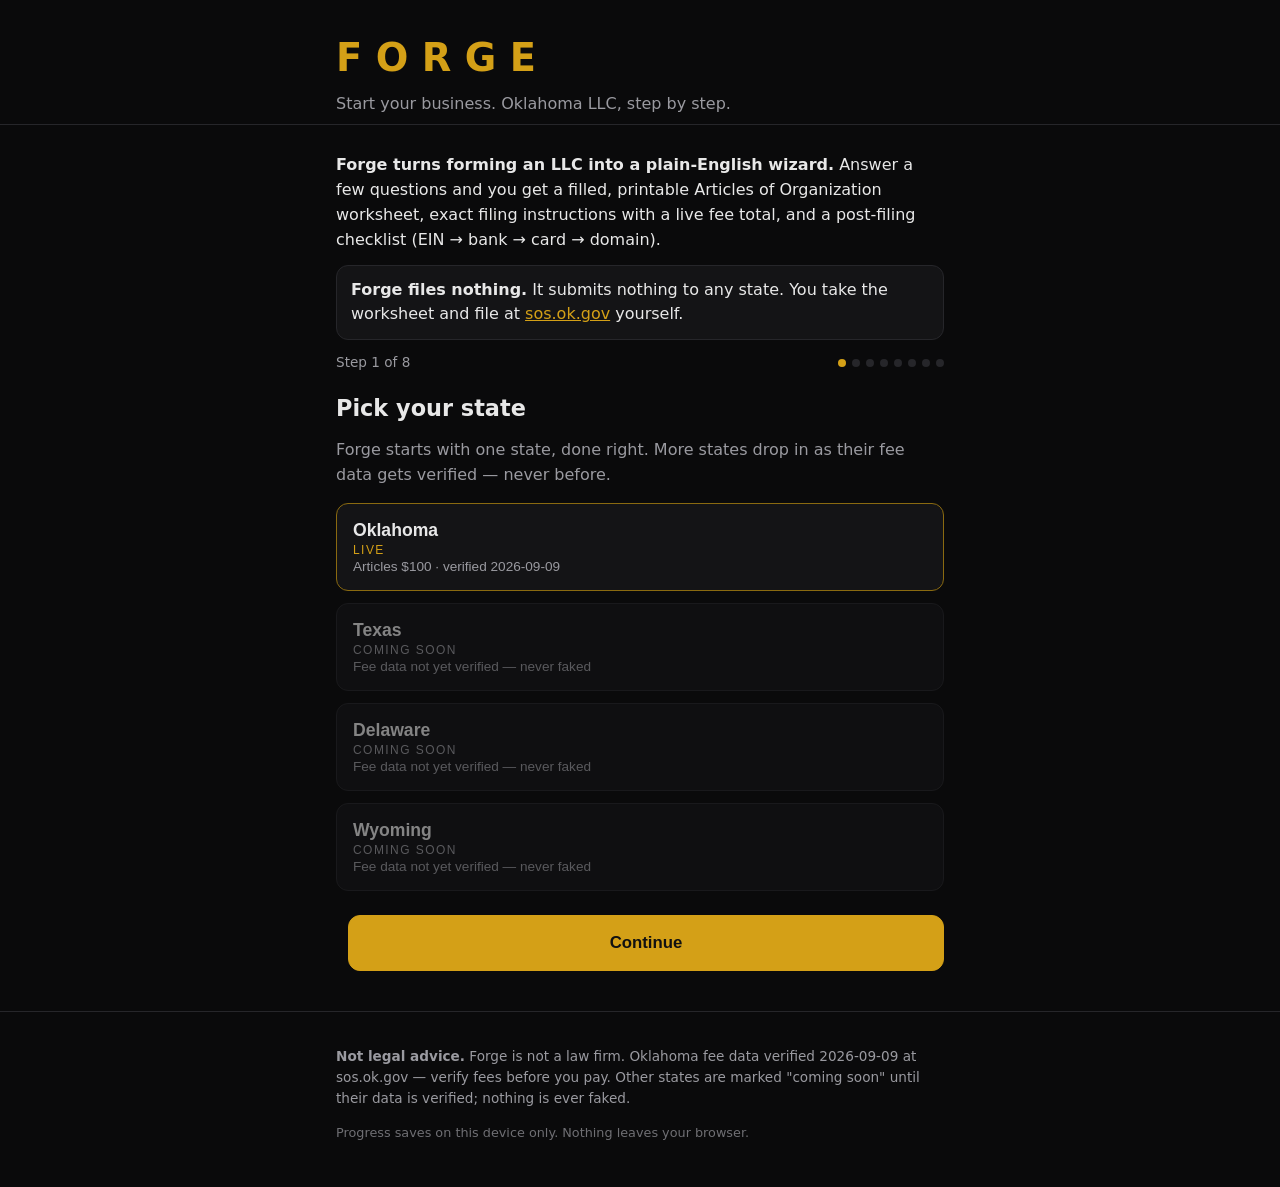
==== index.html @ d5179c2a "Forge v1: Oklahoma LLC formation wizard (files nothing, worksheet + instructions)" ====
<!DOCTYPE html>
<html lang="en">
<head>
<meta charset="UTF-8">
<meta name="viewport" content="width=device-width, initial-scale=1.0">
<title>Forge — Start Your Business (Oklahoma LLC Wizard)</title>
<meta name="description" content="Forge walks you through forming an Oklahoma LLC: a printable Articles of Organization worksheet, exact filing instructions, and a post-filing checklist. Forge files nothing — you file at sos.ok.gov yourself.">
<link rel="stylesheet" href="styles.css">
</head>
<body>
<header class="site-header no-print">
  <div class="wrap">
    <h1 class="wordmark">FORGE</h1>
    <p class="tagline">Start your business. Oklahoma LLC, step by step.</p>
  </div>
</header>

<main class="wrap">
  <section class="intro no-print">
    <p><strong>Forge turns forming an LLC into a plain-English wizard.</strong> Answer a few questions and you get a filled, printable Articles of Organization worksheet, exact filing instructions with a live fee total, and a post-filing checklist (EIN → bank → card → domain).</p>
    <p class="filing-note"><strong>Forge files nothing.</strong> It submits nothing to any state. You take the worksheet and file at <a href="https://www.sos.ok.gov/" target="_blank" rel="noopener">sos.ok.gov</a> yourself.</p>
  </section>

  <div id="app" aria-live="polite"></div>
</main>

<footer class="site-footer">
  <div class="wrap">
    <p class="disclaimer"><strong>Not legal advice.</strong> Forge is not a law firm. Oklahoma fee data verified 2026-09-09 at sos.ok.gov — verify fees before you pay. Other states are marked "coming soon" until their data is verified; nothing is ever faked.</p>
    <p class="fine">Progress saves on this device only. Nothing leaves your browser.</p>
  </div>
</footer>

<script src="logic.js"></script>
<script src="app.js"></script>
</body>
</html>
---- styles.css ----
/* Forge — mobile-first, dark, zero dependencies */
:root {
  --bg: #0a0a0b;
  --card: #141416;
  --line: #26262a;
  --text: #e8e8e8;
  --dim: #9a9aa0;
  --gold: #d4a017;
  --gold-dim: #8a6a10;
  --red: #e5484d;
  --green: #46a758;
  --radius: 12px;
}
* { box-sizing: border-box; }
body {
  margin: 0;
  background: var(--bg);
  color: var(--text);
  font-family: system-ui, -apple-system, "Segoe UI", sans-serif;
  line-height: 1.55;
  -webkit-text-size-adjust: 100%;
}
.wrap { max-width: 640px; margin: 0 auto; padding: 0 16px; }
a { color: var(--gold); }

.site-header { padding: 28px 0 8px; border-bottom: 1px solid var(--line); }
.wordmark { margin: 0; font-size: 2rem; letter-spacing: 0.35em; color: var(--gold); }
.tagline { margin: 4px 0 0; color: var(--dim); }

main.wrap { padding-top: 16px; padding-bottom: 40px; }
.intro p { margin: 12px 0; }

h2 { font-size: 1.4rem; margin: 18px 0 12px; }
h3 { font-size: 1.1rem; margin: 22px 0 8px; color: var(--gold); }
.lede { color: var(--dim); margin: 0 0 16px; }
.note { color: var(--dim); font-size: 0.92rem; }
.err {
  color: var(--red); background: rgba(229, 72, 77, 0.08);
  border: 1px solid rgba(229, 72, 77, 0.4);
  padding: 10px 12px; border-radius: var(--radius); margin: 12px 0;
}
.warn {
  background: rgba(212, 160, 23, 0.08);
  border: 1px solid var(--gold-dim);
  padding: 12px 14px; border-radius: var(--radius); margin: 16px 0;
}
.warn p { margin: 8px 0 0; }
.filing-note {
  background: var(--card); border: 1px solid var(--line);
  padding: 12px 14px; border-radius: var(--radius); margin: 16px 0;
}

/* progress */
.progress { display: flex; justify-content: space-between; align-items: center; color: var(--dim); font-size: 0.85rem; margin-bottom: 4px; }
.dots { display: flex; gap: 6px; }
.dot { width: 8px; height: 8px; border-radius: 50%; background: var(--line); }
.dot.done { background: var(--gold-dim); }
.dot.on { background: var(--gold); }

/* state cards */
.state-grid { display: grid; gap: 12px; }
.state-card {
  display: grid; gap: 2px; text-align: left;
  background: var(--card); border: 1px solid var(--line); color: var(--text);
  border-radius: var(--radius); padding: 16px; cursor: pointer; width: 100%;
  font-size: 1rem; min-height: 64px;
}
.state-card.live { border-color: var(--gold-dim); }
.state-card.live:active { border-color: var(--gold); }
.state-card.soon { opacity: 0.55; cursor: not-allowed; }
.state-name { font-weight: 700; font-size: 1.1rem; }
.state-badge { font-size: 0.75rem; letter-spacing: 0.12em; color: var(--gold); }
.state-card.soon .state-badge { color: var(--dim); }
.state-sub { font-size: 0.85rem; color: var(--dim); }

/* form controls */
.field { display: block; margin: 14px 0; }
.field span { display: block; font-weight: 600; margin-bottom: 6px; }
.field input[type="text"], .field input[type="email"] {
  width: 100%; padding: 14px 12px; font-size: 1rem;
  background: var(--card); border: 1px solid var(--line); color: var(--text);
  border-radius: var(--radius);
}
.field input:focus { outline: none; border-color: var(--gold); }
.row2 { display: grid; grid-template-columns: 1fr 1fr; gap: 12px; }

.radio-group { display: grid; gap: 10px; margin: 12px 0; }
.radio {
  display: flex; gap: 12px; align-items: flex-start;
  background: var(--card); border: 1px solid var(--line);
  border-radius: var(--radius); padding: 14px; cursor: pointer;
  min-height: 56px;
}
.radio input { width: 22px; height: 22px; margin: 2px 0 0; accent-color: var(--gold); flex-shrink: 0; }
.radio:has(input:checked) { border-color: var(--gold); }

.check {
  display: flex; gap: 12px; align-items: flex-start;
  background: var(--card); border: 1px solid var(--line);
  border-radius: var(--radius); padding: 14px; margin: 12px 0; cursor: pointer;
  min-height: 56px;
}
.check input { width: 22px; height: 22px; margin: 2px 0 0; accent-color: var(--gold); flex-shrink: 0; }
.check.step small { color: var(--dim); }

/* nav buttons */
.nav { display: flex; justify-content: space-between; gap: 12px; margin-top: 24px; }
.btn {
  flex: 1; padding: 16px; font-size: 1.05rem; font-weight: 700;
  border-radius: var(--radius); border: 1px solid var(--line);
  cursor: pointer; min-height: 56px;
}
.btn.gold { background: var(--gold); border-color: var(--gold); color: #111; }
.btn.gold:active { filter: brightness(1.1); }
.btn.ghost { background: transparent; color: var(--text); flex: 0 0 110px; }
.btn-row { display: flex; gap: 12px; margin-top: 20px; }
.btn-row .btn { flex: 1; }

/* fee box + worksheet */
.feebox { background: var(--card); border: 1px solid var(--line); border-radius: var(--radius); padding: 6px 14px; margin: 16px 0; }
.fee-row { display: flex; justify-content: space-between; gap: 12px; padding: 10px 0; border-bottom: 1px solid var(--line); }
.fee-row:last-child { border-bottom: none; }
.fee-row.dim { color: var(--dim); }
.ws-table { background: var(--card); border: 1px solid var(--line); border-radius: var(--radius); overflow: hidden; }
.ws-row { display: grid; grid-template-columns: 130px 1fr; gap: 10px; padding: 10px 14px; border-bottom: 1px solid var(--line); font-size: 0.95rem; }
.ws-row:last-child { border-bottom: none; }
.ws-row span { color: var(--dim); }
.ws-row strong { font-weight: 600; overflow-wrap: anywhere; }
.howto { padding-left: 22px; }
.howto li { margin: 8px 0; }
.checklist { display: grid; gap: 10px; }

.site-footer { border-top: 1px solid var(--line); padding: 20px 0 32px; }
.disclaimer { font-size: 0.85rem; color: var(--dim); }
.fine { font-size: 0.8rem; color: var(--dim); opacity: 0.7; }

@media (min-width: 560px) {
  .wordmark { font-size: 2.4rem; }
}

/* print: worksheet only */
@media print {
  body { background: #fff; color: #111; }
  .no-print, .site-header, .site-footer, .intro { display: none !important; }
  .wrap { max-width: none; }
  .ws-table, .feebox, .warn, .filing-note { border-color: #999; background: #fff; }
  .ws-row span, .lede, .note { color: #444; }
  h3, a { color: #111; }
  .check input { accent-color: #111; }
}
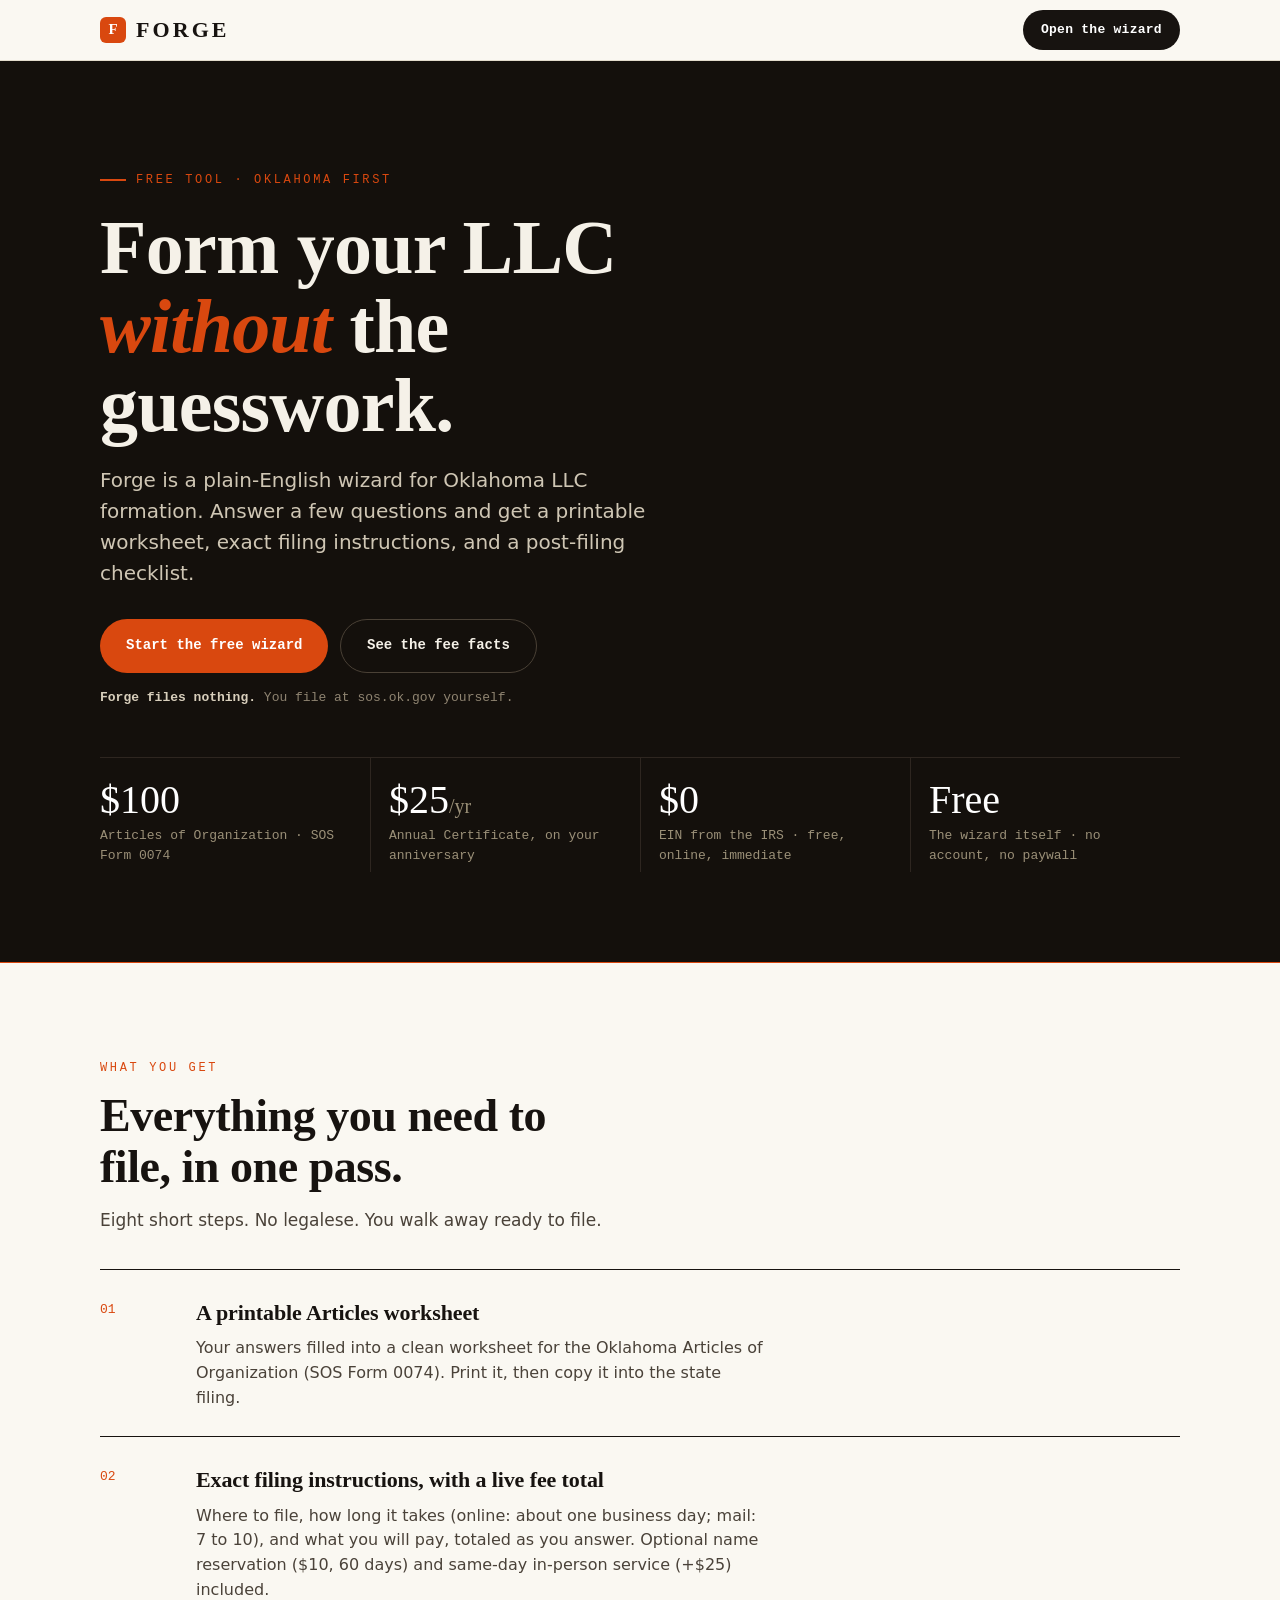
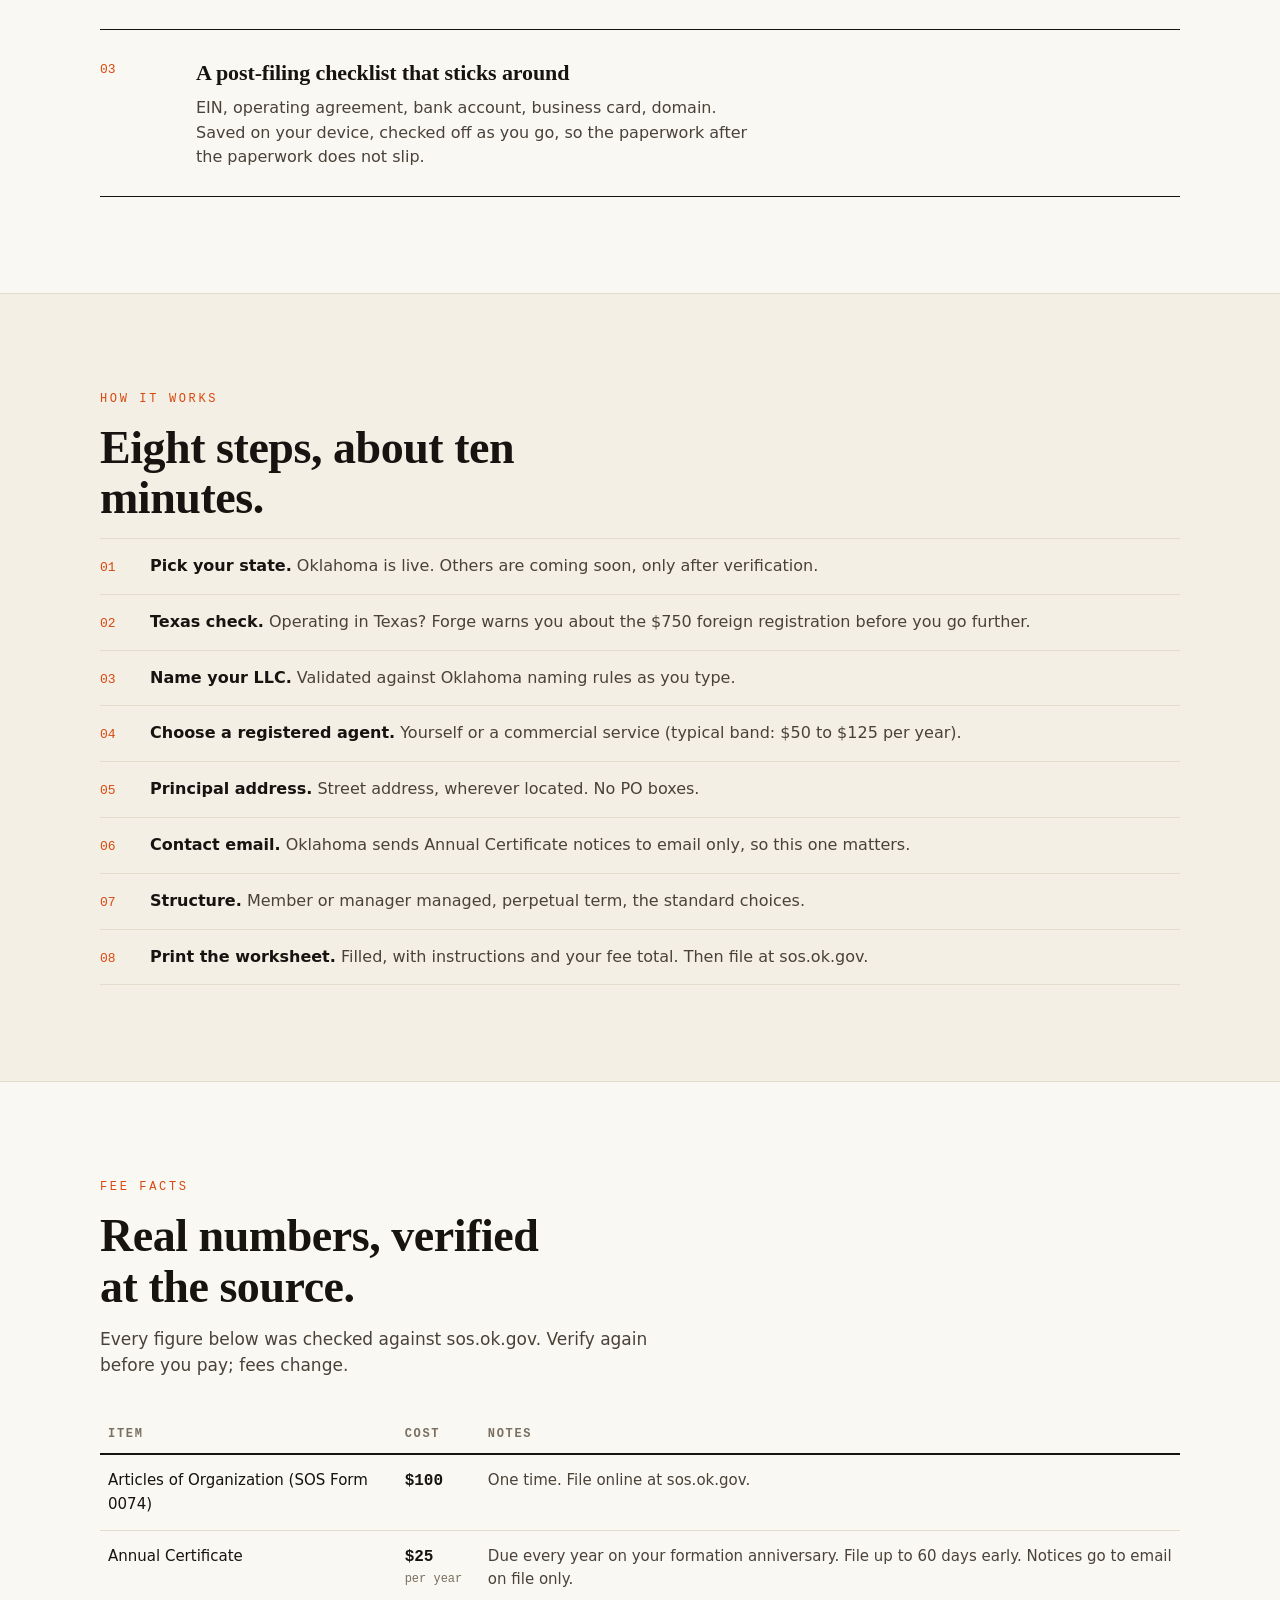
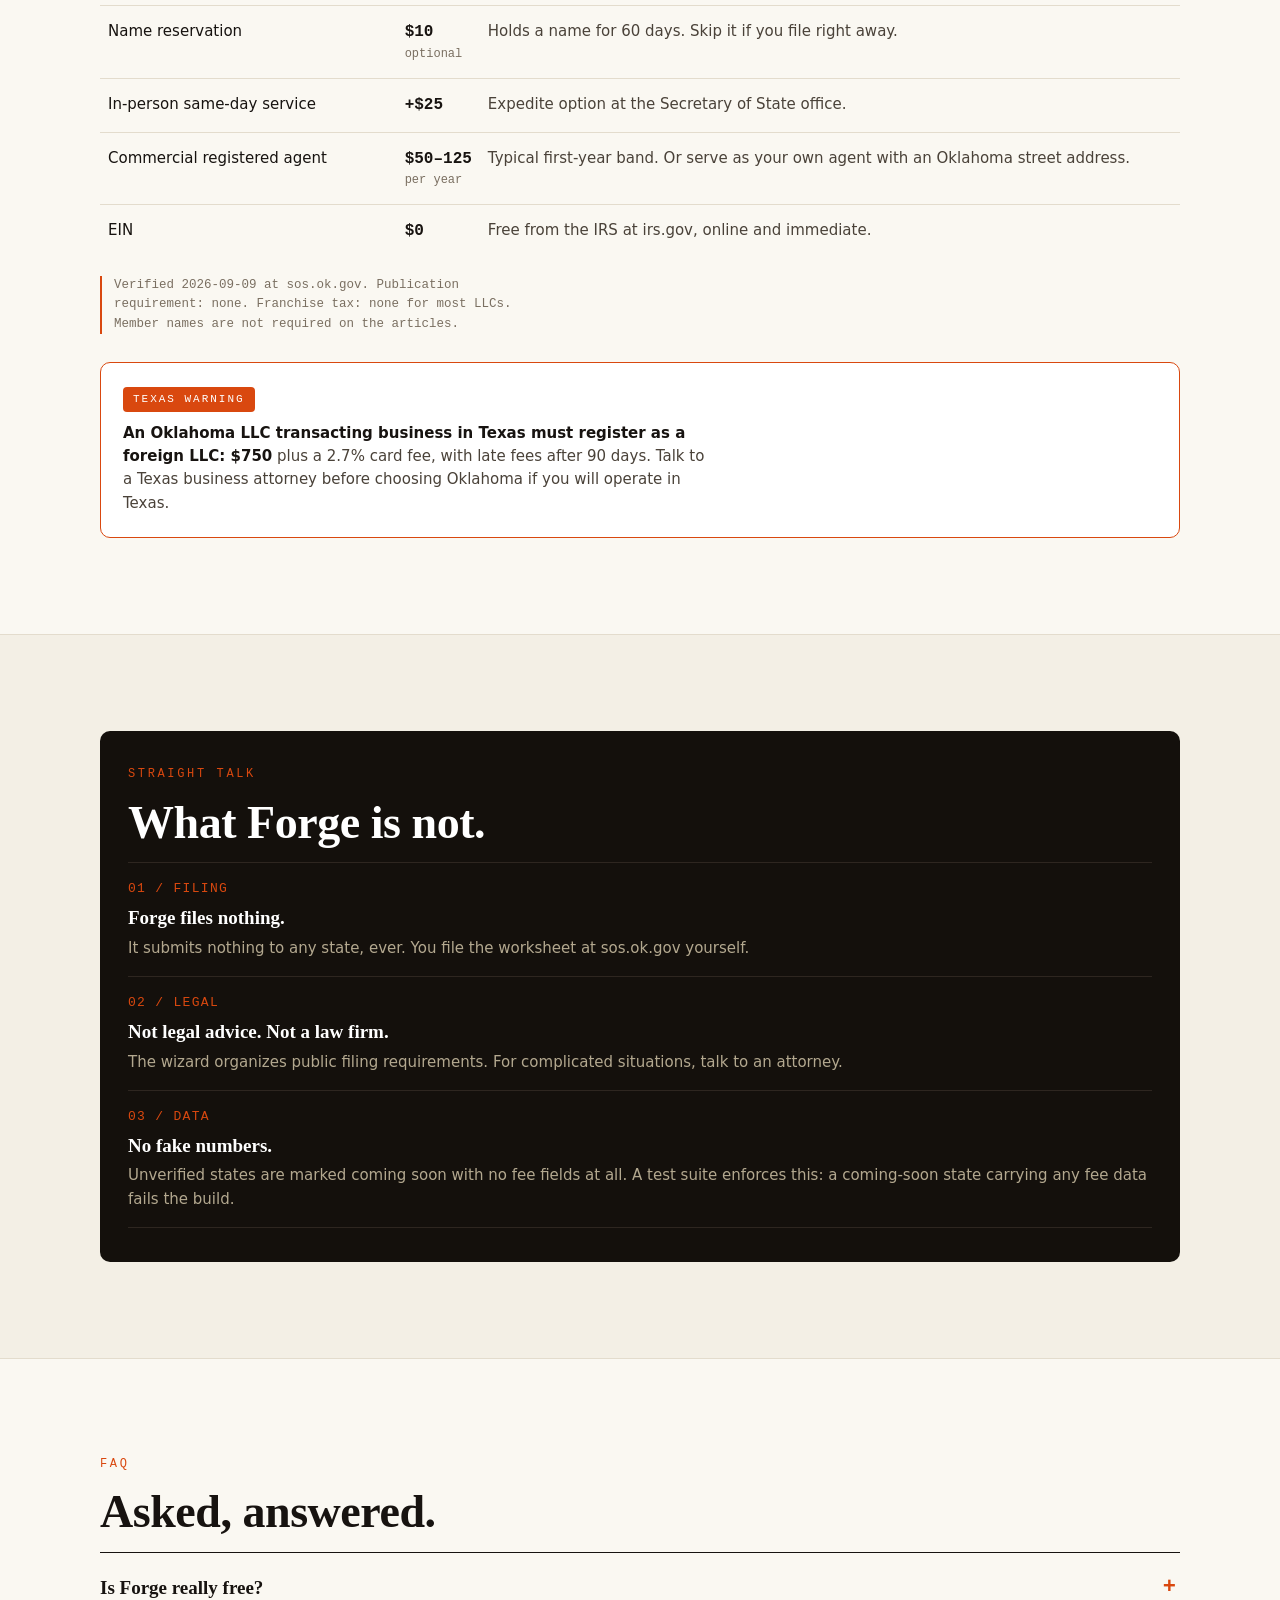
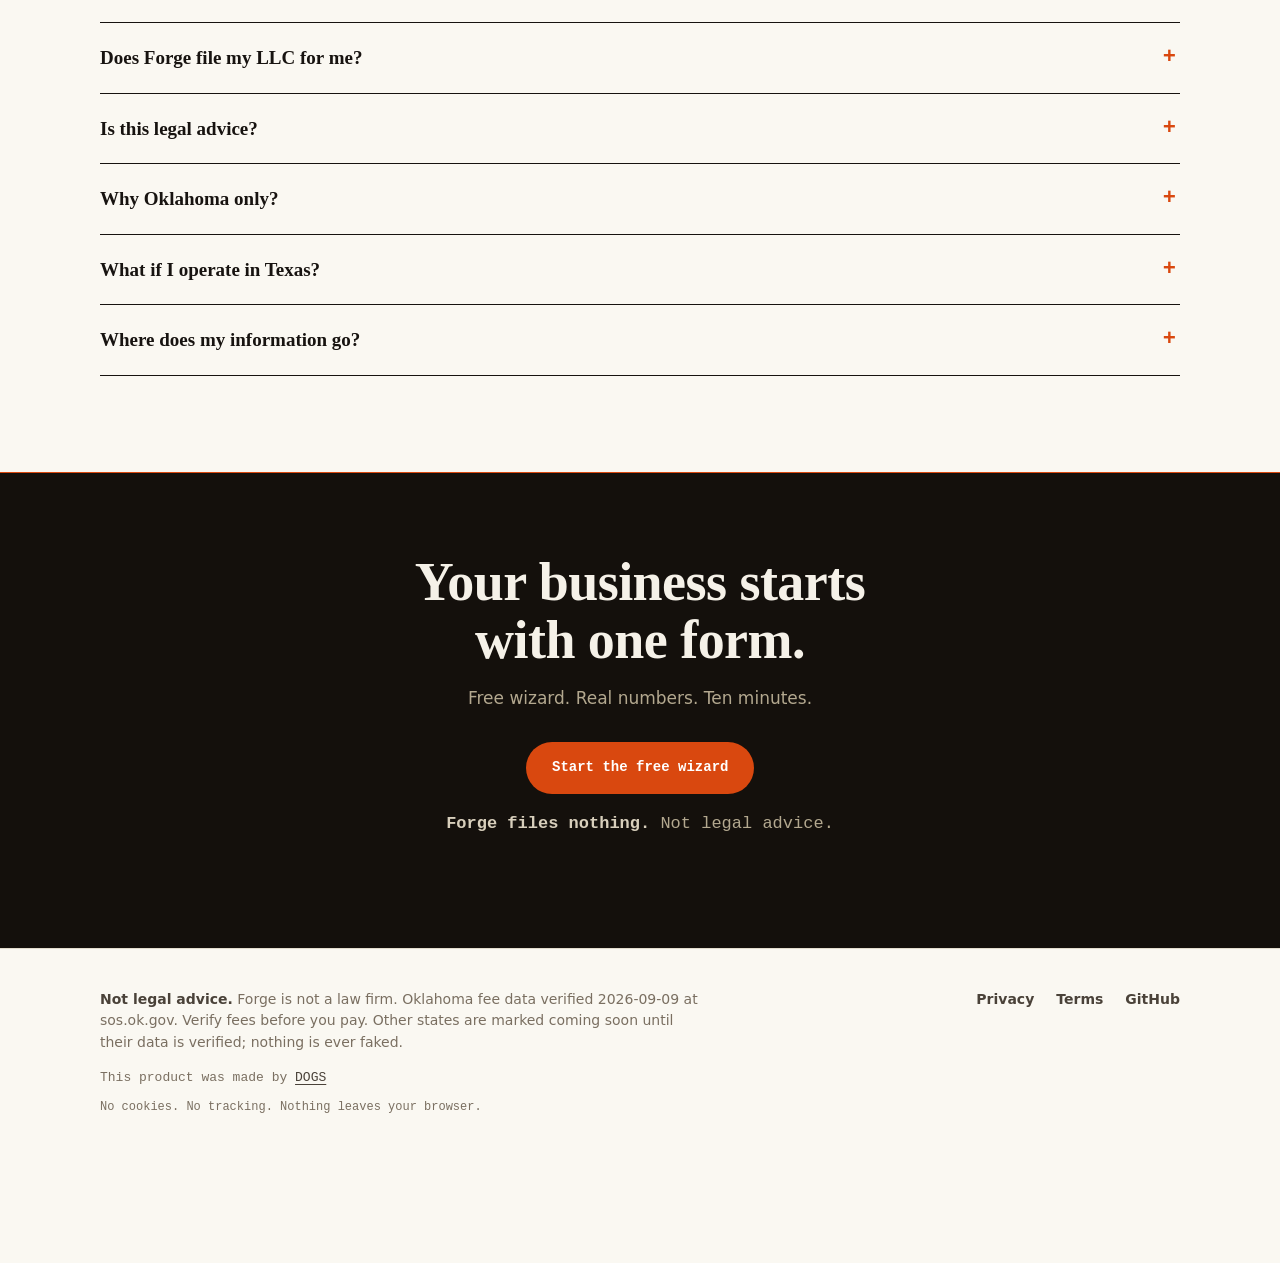
==== commit 037ee718: "Forge landing page on gh-pages: phone-first site, no external deps - index.html: hero, fee facts, ho" ====
--- a/index.html
+++ b/index.html
@@ -3,35 +3,254 @@
 <head>
 <meta charset="UTF-8">
 <meta name="viewport" content="width=device-width, initial-scale=1.0">
-<title>Forge — Start Your Business (Oklahoma LLC Wizard)</title>
-<meta name="description" content="Forge walks you through forming an Oklahoma LLC: a printable Articles of Organization worksheet, exact filing instructions, and a post-filing checklist. Forge files nothing — you file at sos.ok.gov yourself.">
+<title>Forge — Free Oklahoma LLC Formation Wizard</title>
+<meta name="description" content="Free Oklahoma LLC wizard: a printable Articles of Organization worksheet, exact filing instructions, and a post-filing checklist. Files nothing, not legal advice.">
+<link rel="canonical" href="https://yeahdogs.github.io/forge/">
+<meta property="og:type" content="website">
+<meta property="og:site_name" content="Forge">
+<meta property="og:title" content="Forge — Free Oklahoma LLC Formation Wizard">
+<meta property="og:description" content="Answer a few questions. Get a printable Articles of Organization worksheet, exact filing instructions, and a post-filing checklist. Free. Files nothing.">
+<meta property="og:url" content="https://yeahdogs.github.io/forge/">
+<meta property="og:image" content="https://yeahdogs.github.io/forge/og.png">
+<meta property="og:image:width" content="1200">
+<meta property="og:image:height" content="630">
+<meta name="twitter:card" content="summary_large_image">
+<meta name="twitter:title" content="Forge — Free Oklahoma LLC Formation Wizard">
+<meta name="twitter:description" content="Answer a few questions. Get a printable Articles of Organization worksheet, exact filing instructions, and a post-filing checklist. Free. Files nothing.">
+<meta name="twitter:image" content="https://yeahdogs.github.io/forge/og.png">
+<link rel="icon" href="favicon.ico" sizes="any">
+<link rel="icon" type="image/svg+xml" href="favicon.svg">
+<link rel="apple-touch-icon" href="apple-touch-icon.png">
 <link rel="stylesheet" href="styles.css">
+<script type="application/ld+json">
+{
+  "@context": "https://schema.org",
+  "@graph": [
+    {
+      "@type": "WebSite",
+      "name": "Forge",
+      "url": "https://yeahdogs.github.io/forge/",
+      "description": "Free Oklahoma LLC formation wizard: printable Articles of Organization worksheet, exact filing instructions, post-filing checklist."
+    },
+    {
+      "@type": "Organization",
+      "name": "DOGS",
+      "url": "https://wearedogs.net"
+    },
+    {
+      "@type": "FAQPage",
+      "mainEntity": [
+        {
+          "@type": "Question",
+          "name": "Is Forge really free?",
+          "acceptedAnswer": { "@type": "Answer", "text": "Yes. The wizard is free and open source. There is no account, no paywall, and no upsell. You pay only the state fees when you file, directly to the state." }
+        },
+        {
+          "@type": "Question",
+          "name": "Does Forge file my LLC for me?",
+          "acceptedAnswer": { "@type": "Answer", "text": "No. Forge prepares everything: a filled worksheet, exact filing instructions, and a live fee total. You take the worksheet and file at sos.ok.gov yourself. Online filing takes about one business day." }
+        },
+        {
+          "@type": "Question",
+          "name": "Is this legal advice?",
+          "acceptedAnswer": { "@type": "Answer", "text": "No. Forge is not a law firm and nothing it produces is legal advice. If your situation is complicated, talk to a business attorney." }
+        },
+        {
+          "@type": "Question",
+          "name": "Why Oklahoma only?",
+          "acceptedAnswer": { "@type": "Answer", "text": "Every fee and rule in Forge is verified against the Oklahoma Secretary of State. More states are added only after their fee data is verified, never before. Unverified states are marked coming soon with no numbers at all." }
+        },
+        {
+          "@type": "Question",
+          "name": "What if I operate in Texas?",
+          "acceptedAnswer": { "@type": "Answer", "text": "An Oklahoma LLC transacting business in Texas must register as a foreign LLC: $750 plus a 2.7% card fee, with late fees after 90 days. Forge flags this in the wizard and advises talking to a Texas business attorney before choosing Oklahoma." }
+        },
+        {
+          "@type": "Question",
+          "name": "Where does my information go?",
+          "acceptedAnswer": { "@type": "Answer", "text": "Nowhere. The wizard runs entirely in your browser. Your answers are saved on your device only, and nothing is sent to any server." }
+        }
+      ]
+    }
+  ]
+}
+</script>
 </head>
 <body>
-<header class="site-header no-print">
+
+<header class="site-header">
   <div class="wrap">
-    <h1 class="wordmark">FORGE</h1>
-    <p class="tagline">Start your business. Oklahoma LLC, step by step.</p>
+    <a class="wordmark" href="./" aria-label="Forge home"><i class="mark">F</i>FORGE</a>
+    <a class="nav-cta" href="https://github.com/YEAHDOGS/forge">Open the wizard</a>
   </div>
 </header>
 
-<main class="wrap">
-  <section class="intro no-print">
-    <p><strong>Forge turns forming an LLC into a plain-English wizard.</strong> Answer a few questions and you get a filled, printable Articles of Organization worksheet, exact filing instructions with a live fee total, and a post-filing checklist (EIN → bank → card → domain).</p>
-    <p class="filing-note"><strong>Forge files nothing.</strong> It submits nothing to any state. You take the worksheet and file at <a href="https://www.sos.ok.gov/" target="_blank" rel="noopener">sos.ok.gov</a> yourself.</p>
-  </section>
-
-  <div id="app" aria-live="polite"></div>
+<main>
+  <section class="hero">
+    <div class="wrap">
+      <p class="eyebrow rise">Free tool · Oklahoma first</p>
+      <h1 class="rise d1">Form your LLC <span class="accent">without</span> the guesswork.</h1>
+      <p class="lede rise d2">Forge is a plain-English wizard for Oklahoma LLC formation. Answer a few questions and get a printable worksheet, exact filing instructions, and a post-filing checklist.</p>
+      <div class="hero-ctas rise d3">
+        <a class="btn btn-primary" href="https://github.com/YEAHDOGS/forge">Start the free wizard</a>
+        <a class="btn btn-ghost" href="#fees">See the fee facts</a>
+      </div>
+      <p class="hero-note rise d4"><strong>Forge files nothing.</strong> You file at sos.ok.gov yourself.</p>
+
+      <div class="fee-strip rise d4" aria-label="Verified Oklahoma fee facts">
+        <div class="fee"><p class="num">$100</p><p class="lbl">Articles of Organization · SOS Form 0074</p></div>
+        <div class="fee"><p class="num">$25<small style="font-size:.5em;color:#9b9078">/yr</small></p><p class="lbl">Annual Certificate, on your anniversary</p></div>
+        <div class="fee"><p class="num">$0</p><p class="lbl">EIN from the IRS · free, online, immediate</p></div>
+        <div class="fee"><p class="num">Free</p><p class="lbl">The wizard itself · no account, no paywall</p></div>
+      </div>
+    </div>
+  </section>
+
+  <section class="block" id="what-you-get">
+    <div class="wrap">
+      <p class="kicker reveal">What you get</p>
+      <h2 class="sec-title reveal" style="--d:60ms">Everything you need to file, in one pass.</h2>
+      <p class="sec-sub reveal" style="--d:120ms">Eight short steps. No legalese. You walk away ready to file.</p>
+      <ol class="get-list">
+        <li class="reveal">
+          <span class="n">01</span>
+          <div><h3>A printable Articles worksheet</h3><p>Your answers filled into a clean worksheet for the Oklahoma Articles of Organization (SOS Form 0074). Print it, then copy it into the state filing.</p></div>
+        </li>
+        <li class="reveal" style="--d:80ms">
+          <span class="n">02</span>
+          <div><h3>Exact filing instructions, with a live fee total</h3><p>Where to file, how long it takes (online: about one business day; mail: 7 to 10), and what you will pay, totaled as you answer. Optional name reservation ($10, 60 days) and same-day in-person service (+$25) included.</p></div>
+        </li>
+        <li class="reveal" style="--d:160ms">
+          <span class="n">03</span>
+          <div><h3>A post-filing checklist that sticks around</h3><p>EIN, operating agreement, bank account, business card, domain. Saved on your device, checked off as you go, so the paperwork after the paperwork does not slip.</p></div>
+        </li>
+      </ol>
+    </div>
+  </section>
+
+  <section class="block alt" id="how-it-works">
+    <div class="wrap">
+      <p class="kicker reveal">How it works</p>
+      <h2 class="sec-title reveal" style="--d:60ms">Eight steps, about ten minutes.</h2>
+      <ol class="steps">
+        <li class="reveal"><span class="snum">01</span><div><strong>Pick your state.</strong> <span>Oklahoma is live. Others are coming soon, only after verification.</span></div></li>
+        <li class="reveal" style="--d:60ms"><span class="snum">02</span><div><strong>Texas check.</strong> <span>Operating in Texas? Forge warns you about the $750 foreign registration before you go further.</span></div></li>
+        <li class="reveal" style="--d:120ms"><span class="snum">03</span><div><strong>Name your LLC.</strong> <span>Validated against Oklahoma naming rules as you type.</span></div></li>
+        <li class="reveal" style="--d:180ms"><span class="snum">04</span><div><strong>Choose a registered agent.</strong> <span>Yourself or a commercial service (typical band: $50 to $125 per year).</span></div></li>
+        <li class="reveal" style="--d:240ms"><span class="snum">05</span><div><strong>Principal address.</strong> <span>Street address, wherever located. No PO boxes.</span></div></li>
+        <li class="reveal" style="--d:300ms"><span class="snum">06</span><div><strong>Contact email.</strong> <span>Oklahoma sends Annual Certificate notices to email only, so this one matters.</span></div></li>
+        <li class="reveal" style="--d:360ms"><span class="snum">07</span><div><strong>Structure.</strong> <span>Member or manager managed, perpetual term, the standard choices.</span></div></li>
+        <li class="reveal" style="--d:420ms"><span class="snum">08</span><div><strong>Print the worksheet.</strong> <span>Filled, with instructions and your fee total. Then file at sos.ok.gov.</span></div></li>
+      </ol>
+    </div>
+  </section>
+
+  <section class="block" id="fees">
+    <div class="wrap">
+      <p class="kicker reveal">Fee facts</p>
+      <h2 class="sec-title reveal" style="--d:60ms">Real numbers, verified at the source.</h2>
+      <p class="sec-sub reveal" style="--d:120ms">Every figure below was checked against sos.ok.gov. Verify again before you pay; fees change.</p>
+      <table class="fee-table reveal" style="--d:160ms">
+        <thead><tr><th scope="col">Item</th><th scope="col">Cost</th><th scope="col">Notes</th></tr></thead>
+        <tbody>
+          <tr><td>Articles of Organization (SOS Form 0074)</td><td class="amt">$100</td><td class="note">One time. File online at sos.ok.gov.</td></tr>
+          <tr><td>Annual Certificate</td><td class="amt">$25<small>per year</small></td><td class="note">Due every year on your formation anniversary. File up to 60 days early. Notices go to email on file only.</td></tr>
+          <tr><td>Name reservation</td><td class="amt">$10<small>optional</small></td><td class="note">Holds a name for 60 days. Skip it if you file right away.</td></tr>
+          <tr><td>In-person same-day service</td><td class="amt">+$25</td><td class="note">Expedite option at the Secretary of State office.</td></tr>
+          <tr><td>Commercial registered agent</td><td class="amt">$50–125<small>per year</small></td><td class="note">Typical first-year band. Or serve as your own agent with an Oklahoma street address.</td></tr>
+          <tr><td>EIN</td><td class="amt">$0</td><td class="note">Free from the IRS at irs.gov, online and immediate.</td></tr>
+        </tbody>
+      </table>
+      <p class="verified-note reveal">Verified 2026-09-09 at sos.ok.gov. Publication requirement: none. Franchise tax: none for most LLCs. Member names are not required on the articles.</p>
+      <div class="tx-warning reveal">
+        <span class="tag">Texas warning</span>
+        <p><strong>An Oklahoma LLC transacting business in Texas must register as a foreign LLC: $750</strong> plus a 2.7% card fee, with late fees after 90 days. Talk to a Texas business attorney before choosing Oklahoma if you will operate in Texas.</p>
+      </div>
+    </div>
+  </section>
+
+  <section class="block alt">
+    <div class="wrap">
+      <div class="not-panel reveal">
+        <p class="kicker">Straight talk</p>
+        <h2 class="sec-title">What Forge is not.</h2>
+        <ul class="not-list">
+          <li><span class="x">01 / FILING</span><strong>Forge files nothing.</strong><span>It submits nothing to any state, ever. You file the worksheet at sos.ok.gov yourself.</span></li>
+          <li><span class="x">02 / LEGAL</span><strong>Not legal advice. Not a law firm.</strong><span>The wizard organizes public filing requirements. For complicated situations, talk to an attorney.</span></li>
+          <li><span class="x">03 / DATA</span><strong>No fake numbers.</strong><span>Unverified states are marked coming soon with no fee fields at all. A test suite enforces this: a coming-soon state carrying any fee data fails the build.</span></li>
+        </ul>
+      </div>
+    </div>
+  </section>
+
+  <section class="block" id="faq">
+    <div class="wrap">
+      <p class="kicker reveal">FAQ</p>
+      <h2 class="sec-title reveal" style="--d:60ms">Asked, answered.</h2>
+      <div class="faq reveal" style="--d:120ms">
+        <details>
+          <summary>Is Forge really free?</summary>
+          <div class="a"><p>Yes. The wizard is free and open source. No account, no paywall, no upsell. You pay only the state fees when you file, directly to the state.</p></div>
+        </details>
+        <details>
+          <summary>Does Forge file my LLC for me?</summary>
+          <div class="a"><p>No. Forge prepares everything: a filled worksheet, exact filing instructions, and a live fee total. You take the worksheet and file at sos.ok.gov yourself. Online filing takes about one business day.</p></div>
+        </details>
+        <details>
+          <summary>Is this legal advice?</summary>
+          <div class="a"><p>No. Forge is not a law firm and nothing it produces is legal advice. If your situation is complicated, talk to a business attorney.</p></div>
+        </details>
+        <details>
+          <summary>Why Oklahoma only?</summary>
+          <div class="a"><p>Every fee and rule in Forge is verified against the Oklahoma Secretary of State. More states are added only after their fee data is verified, never before. Unverified states are marked coming soon with no numbers at all.</p></div>
+        </details>
+        <details>
+          <summary>What if I operate in Texas?</summary>
+          <div class="a"><p>An Oklahoma LLC transacting business in Texas must register as a foreign LLC: $750 plus a 2.7% card fee, with late fees after 90 days. Forge flags this in the wizard and advises talking to a Texas business attorney before choosing Oklahoma.</p></div>
+        </details>
+        <details>
+          <summary>Where does my information go?</summary>
+          <div class="a"><p>Nowhere. The wizard runs entirely in your browser. Your answers are saved on your device only, and nothing is sent to any server.</p></div>
+        </details>
+      </div>
+    </div>
+  </section>
+
+  <section class="final-cta">
+    <div class="wrap">
+      <h2 class="reveal">Your business starts with one form.</h2>
+      <p class="reveal" style="--d:80ms">Free wizard. Real numbers. Ten minutes.</p>
+      <div class="hero-ctas reveal" style="--d:160ms">
+        <a class="btn btn-primary" href="https://github.com/YEAHDOGS/forge">Start the free wizard</a>
+      </div>
+      <p class="hero-note reveal" style="--d:220ms"><strong>Forge files nothing.</strong> Not legal advice.</p>
+    </div>
+  </section>
 </main>
 
 <footer class="site-footer">
   <div class="wrap">
-    <p class="disclaimer"><strong>Not legal advice.</strong> Forge is not a law firm. Oklahoma fee data verified 2026-09-09 at sos.ok.gov — verify fees before you pay. Other states are marked "coming soon" until their data is verified; nothing is ever faked.</p>
-    <p class="fine">Progress saves on this device only. Nothing leaves your browser.</p>
+    <div class="cols">
+      <div>
+        <p class="disclaimer"><strong>Not legal advice.</strong> Forge is not a law firm. Oklahoma fee data verified 2026-09-09 at sos.ok.gov. Verify fees before you pay. Other states are marked coming soon until their data is verified; nothing is ever faked.</p>
+        <p class="attrib">This product was made by <a href="https://wearedogs.net">DOGS</a></p>
+        <p class="no-cookies">No cookies. No tracking. Nothing leaves your browser.</p>
+      </div>
+      <nav aria-label="Footer">
+        <ul>
+          <li><a href="privacy.html">Privacy</a></li>
+          <li><a href="terms.html">Terms</a></li>
+          <li><a href="https://github.com/YEAHDOGS/forge">GitHub</a></li>
+        </ul>
+      </nav>
+    </div>
   </div>
 </footer>
 
-<script src="logic.js"></script>
-<script src="app.js"></script>
+<div class="sticky-cta" id="stickyCta" aria-hidden="true">
+  <a href="https://github.com/YEAHDOGS/forge" tabindex="-1">Start the free wizard</a>
+</div>
+
+<script src="script.js"></script>
 </body>
 </html>
--- a/styles.css
+++ b/styles.css
@@ -1,150 +1,344 @@
-/* Forge — mobile-first, dark, zero dependencies */
+/* Forge landing — phone-first, vanilla, no external assets.
+   Motion: transform/opacity only, 60fps, never blocks input. */
 :root {
-  --bg: #0a0a0b;
-  --card: #141416;
-  --line: #26262a;
-  --text: #e8e8e8;
-  --dim: #9a9aa0;
-  --gold: #d4a017;
-  --gold-dim: #8a6a10;
-  --red: #e5484d;
-  --green: #46a758;
-  --radius: 12px;
-}
-* { box-sizing: border-box; }
+  --paper: #faf8f2;
+  --paper-2: #f3efe5;
+  --ink: #171310;
+  --ink-soft: #4a4239;
+  --ink-faint: #7a6f61;
+  --ember: #d9480f;
+  --ember-deep: #a83608;
+  --line: #e3dccd;
+  --dark: #14100c;
+  --radius: 10px;
+  --font-display: "Iowan Old Style", "Palatino Linotype", Palatino, Georgia, "Times New Roman", serif;
+  --font-body: system-ui, -apple-system, "Segoe UI", Roboto, Helvetica, Arial, sans-serif;
+  --font-mono: ui-monospace, "SF Mono", SFMono-Regular, Menlo, Consolas, monospace;
+}
+
+* { box-sizing: border-box; margin: 0; padding: 0; }
+html { scroll-behavior: smooth; }
 body {
-  margin: 0;
-  background: var(--bg);
-  color: var(--text);
-  font-family: system-ui, -apple-system, "Segoe UI", sans-serif;
+  font-family: var(--font-body);
+  background: var(--paper);
+  color: var(--ink);
   line-height: 1.55;
-  -webkit-text-size-adjust: 100%;
-}
-.wrap { max-width: 640px; margin: 0 auto; padding: 0 16px; }
-a { color: var(--gold); }
-
-.site-header { padding: 28px 0 8px; border-bottom: 1px solid var(--line); }
-.wordmark { margin: 0; font-size: 2rem; letter-spacing: 0.35em; color: var(--gold); }
-.tagline { margin: 4px 0 0; color: var(--dim); }
-
-main.wrap { padding-top: 16px; padding-bottom: 40px; }
-.intro p { margin: 12px 0; }
-
-h2 { font-size: 1.4rem; margin: 18px 0 12px; }
-h3 { font-size: 1.1rem; margin: 22px 0 8px; color: var(--gold); }
-.lede { color: var(--dim); margin: 0 0 16px; }
-.note { color: var(--dim); font-size: 0.92rem; }
-.err {
-  color: var(--red); background: rgba(229, 72, 77, 0.08);
-  border: 1px solid rgba(229, 72, 77, 0.4);
-  padding: 10px 12px; border-radius: var(--radius); margin: 12px 0;
-}
-.warn {
-  background: rgba(212, 160, 23, 0.08);
-  border: 1px solid var(--gold-dim);
-  padding: 12px 14px; border-radius: var(--radius); margin: 16px 0;
-}
-.warn p { margin: 8px 0 0; }
-.filing-note {
-  background: var(--card); border: 1px solid var(--line);
-  padding: 12px 14px; border-radius: var(--radius); margin: 16px 0;
-}
-
-/* progress */
-.progress { display: flex; justify-content: space-between; align-items: center; color: var(--dim); font-size: 0.85rem; margin-bottom: 4px; }
-.dots { display: flex; gap: 6px; }
-.dot { width: 8px; height: 8px; border-radius: 50%; background: var(--line); }
-.dot.done { background: var(--gold-dim); }
-.dot.on { background: var(--gold); }
-
-/* state cards */
-.state-grid { display: grid; gap: 12px; }
-.state-card {
-  display: grid; gap: 2px; text-align: left;
-  background: var(--card); border: 1px solid var(--line); color: var(--text);
-  border-radius: var(--radius); padding: 16px; cursor: pointer; width: 100%;
-  font-size: 1rem; min-height: 64px;
-}
-.state-card.live { border-color: var(--gold-dim); }
-.state-card.live:active { border-color: var(--gold); }
-.state-card.soon { opacity: 0.55; cursor: not-allowed; }
-.state-name { font-weight: 700; font-size: 1.1rem; }
-.state-badge { font-size: 0.75rem; letter-spacing: 0.12em; color: var(--gold); }
-.state-card.soon .state-badge { color: var(--dim); }
-.state-sub { font-size: 0.85rem; color: var(--dim); }
-
-/* form controls */
-.field { display: block; margin: 14px 0; }
-.field span { display: block; font-weight: 600; margin-bottom: 6px; }
-.field input[type="text"], .field input[type="email"] {
-  width: 100%; padding: 14px 12px; font-size: 1rem;
-  background: var(--card); border: 1px solid var(--line); color: var(--text);
-  border-radius: var(--radius);
-}
-.field input:focus { outline: none; border-color: var(--gold); }
-.row2 { display: grid; grid-template-columns: 1fr 1fr; gap: 12px; }
-
-.radio-group { display: grid; gap: 10px; margin: 12px 0; }
-.radio {
-  display: flex; gap: 12px; align-items: flex-start;
-  background: var(--card); border: 1px solid var(--line);
-  border-radius: var(--radius); padding: 14px; cursor: pointer;
-  min-height: 56px;
-}
-.radio input { width: 22px; height: 22px; margin: 2px 0 0; accent-color: var(--gold); flex-shrink: 0; }
-.radio:has(input:checked) { border-color: var(--gold); }
-
-.check {
-  display: flex; gap: 12px; align-items: flex-start;
-  background: var(--card); border: 1px solid var(--line);
-  border-radius: var(--radius); padding: 14px; margin: 12px 0; cursor: pointer;
-  min-height: 56px;
-}
-.check input { width: 22px; height: 22px; margin: 2px 0 0; accent-color: var(--gold); flex-shrink: 0; }
-.check.step small { color: var(--dim); }
-
-/* nav buttons */
-.nav { display: flex; justify-content: space-between; gap: 12px; margin-top: 24px; }
+  font-size: 16px;
+  -webkit-font-smoothing: antialiased;
+  text-rendering: optimizeLegibility;
+  overflow-x: hidden;
+}
+::selection { background: var(--ember); color: #fff; }
+
+.wrap { width: 100%; max-width: 1120px; margin: 0 auto; padding: 0 20px; }
+
+/* ---------- header ---------- */
+.site-header {
+  position: sticky; top: 0; z-index: 50;
+  background: rgba(250, 248, 242, 0.92);
+  backdrop-filter: blur(10px);
+  -webkit-backdrop-filter: blur(10px);
+  border-bottom: 1px solid var(--line);
+}
+.site-header .wrap {
+  display: flex; align-items: center; justify-content: space-between;
+  height: 60px;
+}
+.wordmark {
+  font-family: var(--font-display);
+  font-size: 22px; letter-spacing: 0.14em; font-weight: 700;
+  text-decoration: none; color: var(--ink);
+  display: flex; align-items: center; gap: 10px;
+}
+.wordmark .mark {
+  width: 26px; height: 26px; border-radius: 6px; flex: none;
+  background: var(--ember);
+  display: inline-flex; align-items: center; justify-content: center;
+  font-family: var(--font-display); font-size: 15px; color: #fff;
+  font-style: normal; letter-spacing: 0;
+}
+.nav-cta {
+  font-family: var(--font-mono); font-size: 13px; font-weight: 600;
+  letter-spacing: 0.02em; text-decoration: none;
+  color: #fff; background: var(--ink);
+  padding: 10px 18px; border-radius: 999px;
+  transition: transform 160ms ease, background 160ms ease;
+  will-change: transform;
+}
+.nav-cta:hover { background: var(--ember); transform: translateY(-1px); }
+.nav-cta:active { transform: translateY(0); }
+
+/* ---------- hero ---------- */
+.hero {
+  background: var(--dark);
+  color: #f5f1e8;
+  padding: 72px 0 64px;
+  position: relative;
+  overflow: hidden;
+  border-bottom: 1px solid var(--ember);
+}
+.eyebrow {
+  font-family: var(--font-mono); font-size: 12px; letter-spacing: 0.22em;
+  color: var(--ember); text-transform: uppercase; margin-bottom: 18px;
+  display: flex; align-items: center; gap: 10px;
+}
+.eyebrow::before { content: ""; width: 26px; height: 2px; background: var(--ember); display: inline-block; }
+.hero h1 {
+  font-family: var(--font-display);
+  font-size: clamp(38px, 9.5vw, 76px);
+  line-height: 1.04; letter-spacing: -0.01em;
+  max-width: 14ch; margin-bottom: 20px; font-weight: 700;
+}
+.hero h1 .accent { color: var(--ember); font-style: italic; }
+.hero .lede {
+  font-size: clamp(16px, 4.4vw, 20px);
+  color: #cfc6b4; max-width: 44ch; margin-bottom: 30px;
+}
+.hero-ctas { display: flex; flex-wrap: wrap; gap: 12px; margin-bottom: 16px; }
 .btn {
-  flex: 1; padding: 16px; font-size: 1.05rem; font-weight: 700;
-  border-radius: var(--radius); border: 1px solid var(--line);
-  cursor: pointer; min-height: 56px;
-}
-.btn.gold { background: var(--gold); border-color: var(--gold); color: #111; }
-.btn.gold:active { filter: brightness(1.1); }
-.btn.ghost { background: transparent; color: var(--text); flex: 0 0 110px; }
-.btn-row { display: flex; gap: 12px; margin-top: 20px; }
-.btn-row .btn { flex: 1; }
-
-/* fee box + worksheet */
-.feebox { background: var(--card); border: 1px solid var(--line); border-radius: var(--radius); padding: 6px 14px; margin: 16px 0; }
-.fee-row { display: flex; justify-content: space-between; gap: 12px; padding: 10px 0; border-bottom: 1px solid var(--line); }
-.fee-row:last-child { border-bottom: none; }
-.fee-row.dim { color: var(--dim); }
-.ws-table { background: var(--card); border: 1px solid var(--line); border-radius: var(--radius); overflow: hidden; }
-.ws-row { display: grid; grid-template-columns: 130px 1fr; gap: 10px; padding: 10px 14px; border-bottom: 1px solid var(--line); font-size: 0.95rem; }
-.ws-row:last-child { border-bottom: none; }
-.ws-row span { color: var(--dim); }
-.ws-row strong { font-weight: 600; overflow-wrap: anywhere; }
-.howto { padding-left: 22px; }
-.howto li { margin: 8px 0; }
-.checklist { display: grid; gap: 10px; }
-
-.site-footer { border-top: 1px solid var(--line); padding: 20px 0 32px; }
-.disclaimer { font-size: 0.85rem; color: var(--dim); }
-.fine { font-size: 0.8rem; color: var(--dim); opacity: 0.7; }
-
-@media (min-width: 560px) {
-  .wordmark { font-size: 2.4rem; }
-}
-
-/* print: worksheet only */
-@media print {
-  body { background: #fff; color: #111; }
-  .no-print, .site-header, .site-footer, .intro { display: none !important; }
-  .wrap { max-width: none; }
-  .ws-table, .feebox, .warn, .filing-note { border-color: #999; background: #fff; }
-  .ws-row span, .lede, .note { color: #444; }
-  h3, a { color: #111; }
-  .check input { accent-color: #111; }
-}
+  display: inline-flex; align-items: center; justify-content: center;
+  font-family: var(--font-mono); font-size: 14px; font-weight: 700;
+  padding: 15px 26px; border-radius: 999px; text-decoration: none;
+  transition: transform 160ms ease, background 160ms ease, color 160ms ease, border-color 160ms ease;
+  will-change: transform;
+}
+.btn-primary { background: var(--ember); color: #fff; }
+.btn-primary:hover { background: var(--ember-deep); transform: translateY(-2px); }
+.btn-primary:active { transform: translateY(0); }
+.btn-ghost { border: 1px solid #4a4136; color: #f5f1e8; }
+.btn-ghost:hover { border-color: var(--ember); color: var(--ember); transform: translateY(-2px); }
+.hero-note {
+  font-size: 13px; color: #8f8471; font-family: var(--font-mono);
+}
+.hero-note strong { color: #d8cfbc; font-weight: 600; }
+
+/* fee strip */
+.fee-strip {
+  display: grid; grid-template-columns: 1fr 1fr;
+  border-top: 1px solid #2e2620; margin-top: 48px;
+}
+.fee-strip .fee {
+  padding: 20px 16px 4px 0; border-bottom: 1px solid #2e2620;
+}
+.fee-strip .fee:nth-child(even) { padding-left: 16px; border-left: 1px solid #2e2620; }
+.fee .num {
+  font-family: var(--font-display); font-size: clamp(28px, 7vw, 40px);
+  color: #fff; line-height: 1; margin-bottom: 6px;
+}
+.fee .lbl { font-size: 13px; color: #9b9078; font-family: var(--font-mono); }
+
+/* ---------- sections ---------- */
+section.block { padding: 64px 0; }
+section.block.alt { background: var(--paper-2); border-top: 1px solid var(--line); border-bottom: 1px solid var(--line); }
+.kicker {
+  font-family: var(--font-mono); font-size: 12px; letter-spacing: 0.22em;
+  text-transform: uppercase; color: var(--ember); margin-bottom: 14px;
+}
+h2.sec-title {
+  font-family: var(--font-display);
+  font-size: clamp(28px, 7vw, 46px); line-height: 1.1;
+  letter-spacing: -0.01em; margin-bottom: 14px; max-width: 20ch;
+}
+.sec-sub { color: var(--ink-soft); max-width: 52ch; margin-bottom: 36px; font-size: 17px; }
+
+/* editorial "get" list: asymmetric, numbered */
+.get-list { list-style: none; }
+.get-list li {
+  display: grid; grid-template-columns: 56px 1fr; gap: 4px 16px;
+  padding: 26px 0; border-top: 1px solid var(--ink);
+}
+.get-list li:last-child { border-bottom: 1px solid var(--ink); }
+.get-list .n {
+  font-family: var(--font-mono); font-size: 13px; color: var(--ember);
+  padding-top: 4px;
+}
+.get-list h3 {
+  font-family: var(--font-display); font-size: 22px; margin-bottom: 6px; letter-spacing: -0.005em;
+}
+.get-list p { color: var(--ink-soft); max-width: 56ch; font-size: 16px; }
+
+/* "is not" panel */
+.not-panel {
+  background: var(--dark); color: #f5f1e8; border-radius: var(--radius);
+  padding: 34px 28px;
+}
+.not-panel h2.sec-title { color: #fff; }
+.not-list { list-style: none; margin-top: 8px; }
+.not-list li {
+  padding: 16px 0; border-top: 1px solid #2e2620;
+  display: grid; grid-template-columns: 1fr; gap: 4px;
+}
+.not-list li:last-child { border-bottom: 1px solid #2e2620; }
+.not-list strong { font-family: var(--font-display); font-size: 19px; color: #fff; font-weight: 700; }
+.not-list span { color: #b3a88f; font-size: 15px; }
+.not-list .x { font-family: var(--font-mono); color: var(--ember); font-size: 13px; letter-spacing: 0.1em; }
+
+/* fee facts table */
+.fee-table { width: 100%; border-collapse: collapse; font-size: 15px; }
+.fee-table th {
+  font-family: var(--font-mono); font-size: 12px; letter-spacing: 0.14em;
+  text-transform: uppercase; color: var(--ink-faint); text-align: left;
+  padding: 10px 8px; border-bottom: 2px solid var(--ink);
+}
+.fee-table td { padding: 14px 8px; border-bottom: 1px solid var(--line); vertical-align: top; }
+.fee-table td.amt {
+  font-family: var(--font-mono); font-weight: 700; font-size: 16px; white-space: nowrap;
+}
+.fee-table td.amt small { font-weight: 400; color: var(--ink-faint); font-size: 12px; display: block; }
+.fee-table td.note { color: var(--ink-soft); }
+.fee-table tr:last-child td { border-bottom: none; }
+.verified-note {
+  margin-top: 18px; font-family: var(--font-mono); font-size: 12.5px; color: var(--ink-faint);
+  border-left: 2px solid var(--ember); padding-left: 12px; max-width: 60ch;
+}
+
+/* texas warning */
+.tx-warning {
+  margin-top: 28px; border: 1px solid var(--ember); border-radius: var(--radius);
+  padding: 22px; background: #fff;
+}
+.tx-warning .tag {
+  display: inline-block; font-family: var(--font-mono); font-size: 11px;
+  letter-spacing: 0.18em; text-transform: uppercase;
+  background: var(--ember); color: #fff; border-radius: 4px;
+  padding: 4px 10px; margin-bottom: 10px;
+}
+.tx-warning p { color: var(--ink-soft); font-size: 15px; max-width: 62ch; }
+.tx-warning strong { color: var(--ink); }
+
+/* steps */
+.steps { list-style: none; }
+.steps li {
+  display: flex; gap: 16px; align-items: baseline;
+  padding: 15px 0; border-top: 1px solid var(--line);
+  font-size: 16px;
+}
+.steps li:last-child { border-bottom: 1px solid var(--line); }
+.steps .snum {
+  font-family: var(--font-mono); font-size: 13px; color: var(--ember);
+  flex: none; width: 34px;
+}
+.steps li strong { font-weight: 650; }
+.steps li span { color: var(--ink-soft); }
+
+/* faq */
+.faq { border-top: 1px solid var(--ink); }
+.faq details { border-bottom: 1px solid var(--ink); }
+.faq summary {
+  cursor: pointer; list-style: none;
+  font-family: var(--font-display); font-size: 19px; font-weight: 700;
+  padding: 20px 36px 20px 0; position: relative;
+  display: block;
+}
+.faq summary::-webkit-details-marker { display: none; }
+.faq summary::after {
+  content: "+"; position: absolute; right: 4px; top: 18px;
+  font-family: var(--font-mono); font-size: 22px; color: var(--ember);
+  transition: transform 200ms ease;
+}
+.faq details[open] summary::after { transform: rotate(45deg); }
+.faq .a { padding: 0 0 22px; color: var(--ink-soft); max-width: 62ch; font-size: 16px; }
+.faq .a a { color: var(--ember-deep); }
+
+/* final cta */
+.final-cta {
+  background: var(--dark); color: #f5f1e8; text-align: center;
+  padding: 80px 0; border-top: 1px solid var(--ember);
+}
+.final-cta h2 {
+  font-family: var(--font-display);
+  font-size: clamp(30px, 8vw, 54px); line-height: 1.08;
+  max-width: 18ch; margin: 0 auto 16px; letter-spacing: -0.01em;
+}
+.final-cta p { color: #b3a88f; margin-bottom: 30px; font-size: 17px; }
+.final-cta .hero-ctas { justify-content: center; margin-bottom: 18px; }
+
+/* footer */
+.site-footer {
+  background: var(--paper); border-top: 1px solid var(--line);
+  padding: 40px 0 120px; font-size: 14px; color: var(--ink-faint);
+}
+.site-footer .cols {
+  display: grid; gap: 24px; margin-bottom: 28px;
+}
+.site-footer nav ul { list-style: none; display: flex; flex-wrap: wrap; gap: 6px 22px; }
+.site-footer nav a { color: var(--ink-soft); text-decoration: none; font-weight: 600; }
+.site-footer nav a:hover { color: var(--ember); }
+.disclaimer { max-width: 68ch; margin-bottom: 14px; }
+.disclaimer strong { color: var(--ink-soft); }
+.attrib { font-family: var(--font-mono); font-size: 13px; }
+.attrib a { color: var(--ink-soft); text-decoration: underline; text-underline-offset: 3px; }
+.attrib a:hover { color: var(--ember); }
+.no-cookies { margin-top: 10px; font-family: var(--font-mono); font-size: 12px; }
+
+/* sticky mobile cta */
+.sticky-cta {
+  position: fixed; left: 12px; right: 12px; bottom: 12px; z-index: 60;
+  transform: translateY(140%); opacity: 0;
+  transition: transform 280ms cubic-bezier(0.2, 0.9, 0.25, 1), opacity 280ms ease;
+  pointer-events: none;
+}
+.sticky-cta.show { transform: translateY(0); opacity: 1; pointer-events: auto; }
+.sticky-cta a {
+  display: flex; align-items: center; justify-content: center;
+  background: var(--ember); color: #fff; text-decoration: none;
+  font-family: var(--font-mono); font-weight: 700; font-size: 15px;
+  padding: 16px; border-radius: 999px;
+}
+.sticky-cta a:active { background: var(--ember-deep); }
+
+/* ---------- motion: entrance reveals ---------- */
+@keyframes rise {
+  from { opacity: 0; transform: translateY(26px); }
+  to { opacity: 1; transform: translateY(0); }
+}
+.rise { opacity: 0; animation: rise 700ms cubic-bezier(0.2, 0.8, 0.25, 1) forwards; }
+.rise.d1 { animation-delay: 90ms; }
+.rise.d2 { animation-delay: 180ms; }
+.rise.d3 { animation-delay: 270ms; }
+.rise.d4 { animation-delay: 360ms; }
+
+.reveal { opacity: 0; transform: translateY(22px); }
+.reveal.in {
+  opacity: 1; transform: translateY(0);
+  transition: opacity 600ms ease, transform 600ms cubic-bezier(0.2, 0.8, 0.25, 1);
+  transition-delay: var(--d, 0ms);
+}
+
+/* ---------- 404 / legal pages ---------- */
+.page-hero { padding: 72px 0 24px; }
+.page-hero h1 {
+  font-family: var(--font-display); font-size: clamp(32px, 8vw, 54px);
+  letter-spacing: -0.01em; margin-bottom: 12px;
+}
+.page-hero .lede { color: var(--ink-soft); max-width: 52ch; font-size: 17px; }
+.legal-body { max-width: 68ch; padding-bottom: 64px; }
+.legal-body h2 { font-family: var(--font-display); font-size: 22px; margin: 30px 0 8px; }
+.legal-body p, .legal-body li { color: var(--ink-soft); font-size: 16px; margin-bottom: 10px; }
+.legal-body ul { padding-left: 20px; }
+.big-404 {
+  font-family: var(--font-display); font-size: clamp(90px, 28vw, 220px);
+  line-height: 1; color: var(--ember); margin-bottom: 8px;
+}
+
+/* ---------- desktop ---------- */
+@media (min-width: 760px) {
+  .fee-strip { grid-template-columns: repeat(4, 1fr); }
+  .fee-strip .fee { padding: 22px 18px 6px 0; border-bottom: none; }
+  .fee-strip .fee + .fee { border-left: 1px solid #2e2620; padding-left: 18px; }
+  .site-footer .cols { grid-template-columns: 1fr auto; align-items: start; }
+  .get-list li { grid-template-columns: 80px 1fr; }
+  .sticky-cta { display: none; }
+  section.block { padding: 96px 0; }
+}
+@media (min-width: 1024px) {
+  .hero { padding: 110px 0 90px; }
+}
+
+/* ---------- reduced motion ---------- */
+@media (prefers-reduced-motion: reduce) {
+  html { scroll-behavior: auto; }
+  .rise, .reveal { opacity: 1 !important; transform: none !important; animation: none !important; transition: none !important; }
+  .sticky-cta { transition: none; }
+  *, *::before, *::after { animation-duration: 0.01ms !important; transition-duration: 0.01ms !important; }
+}
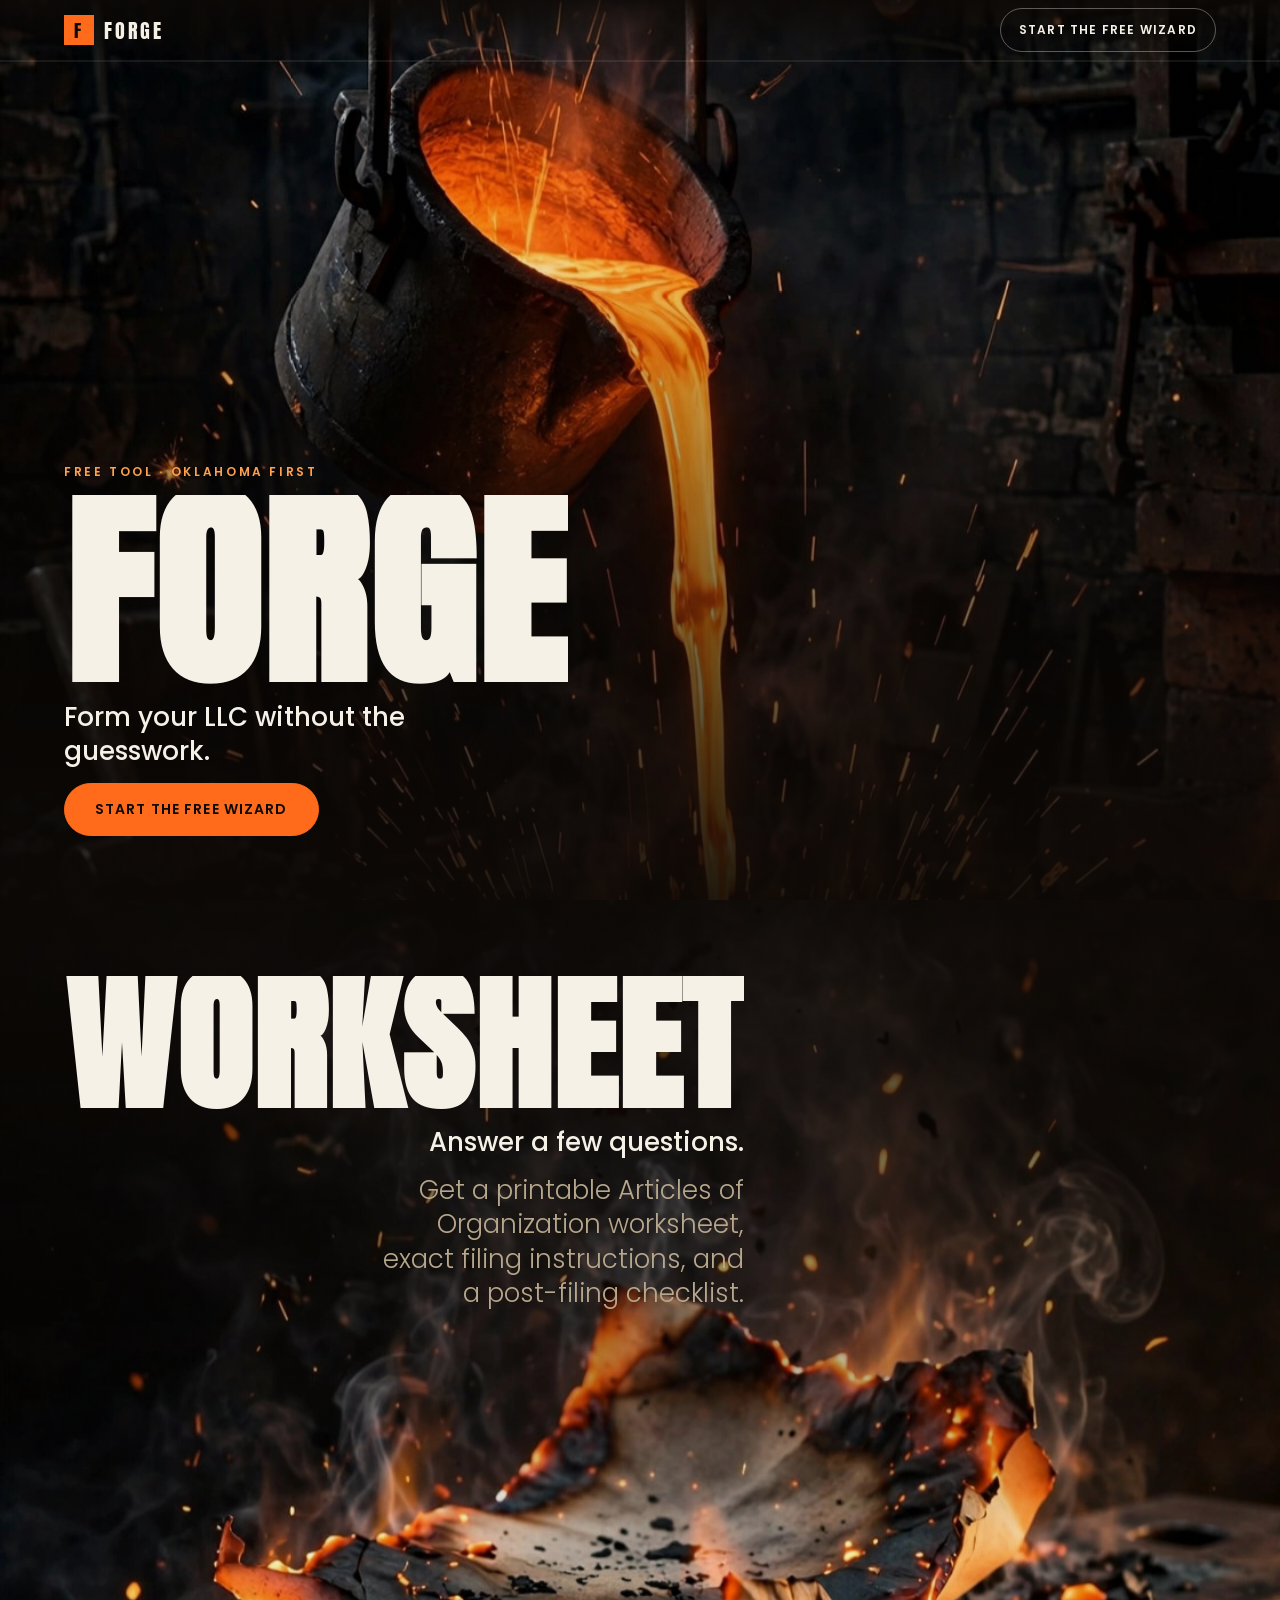
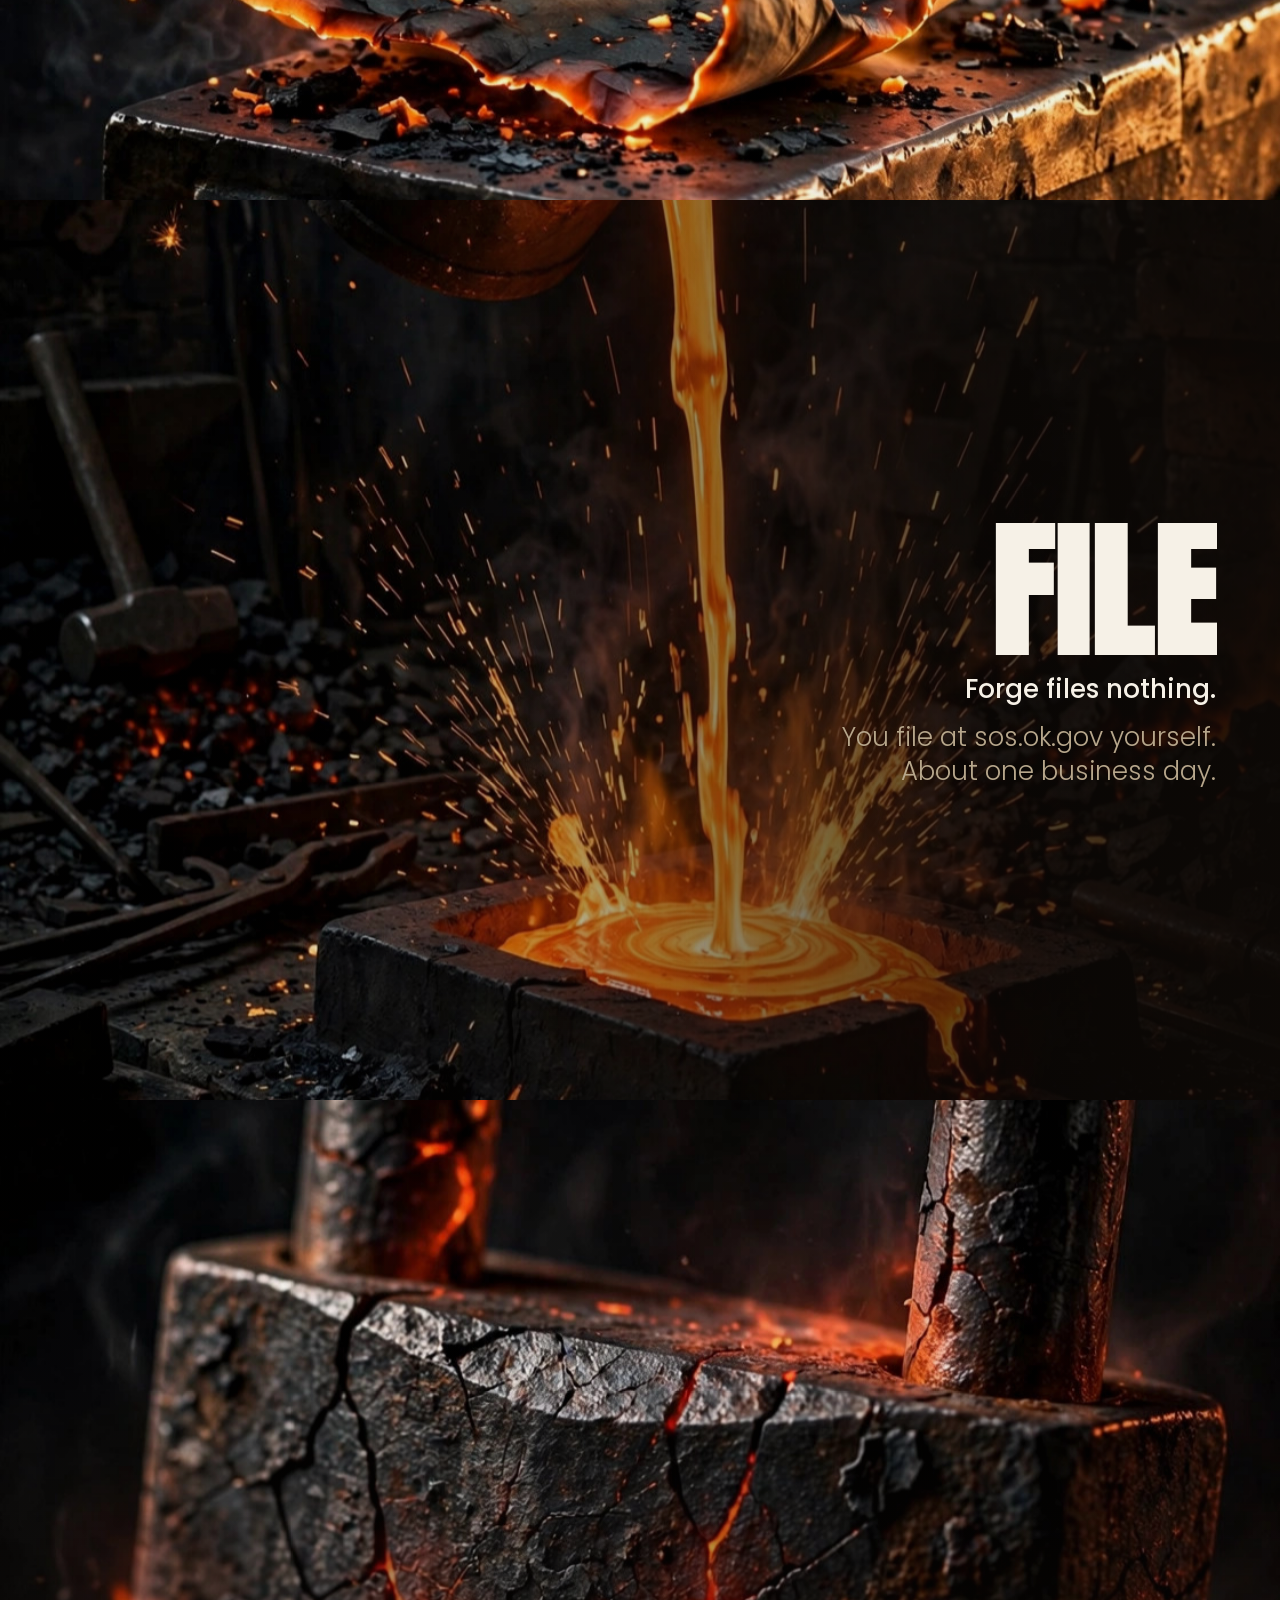
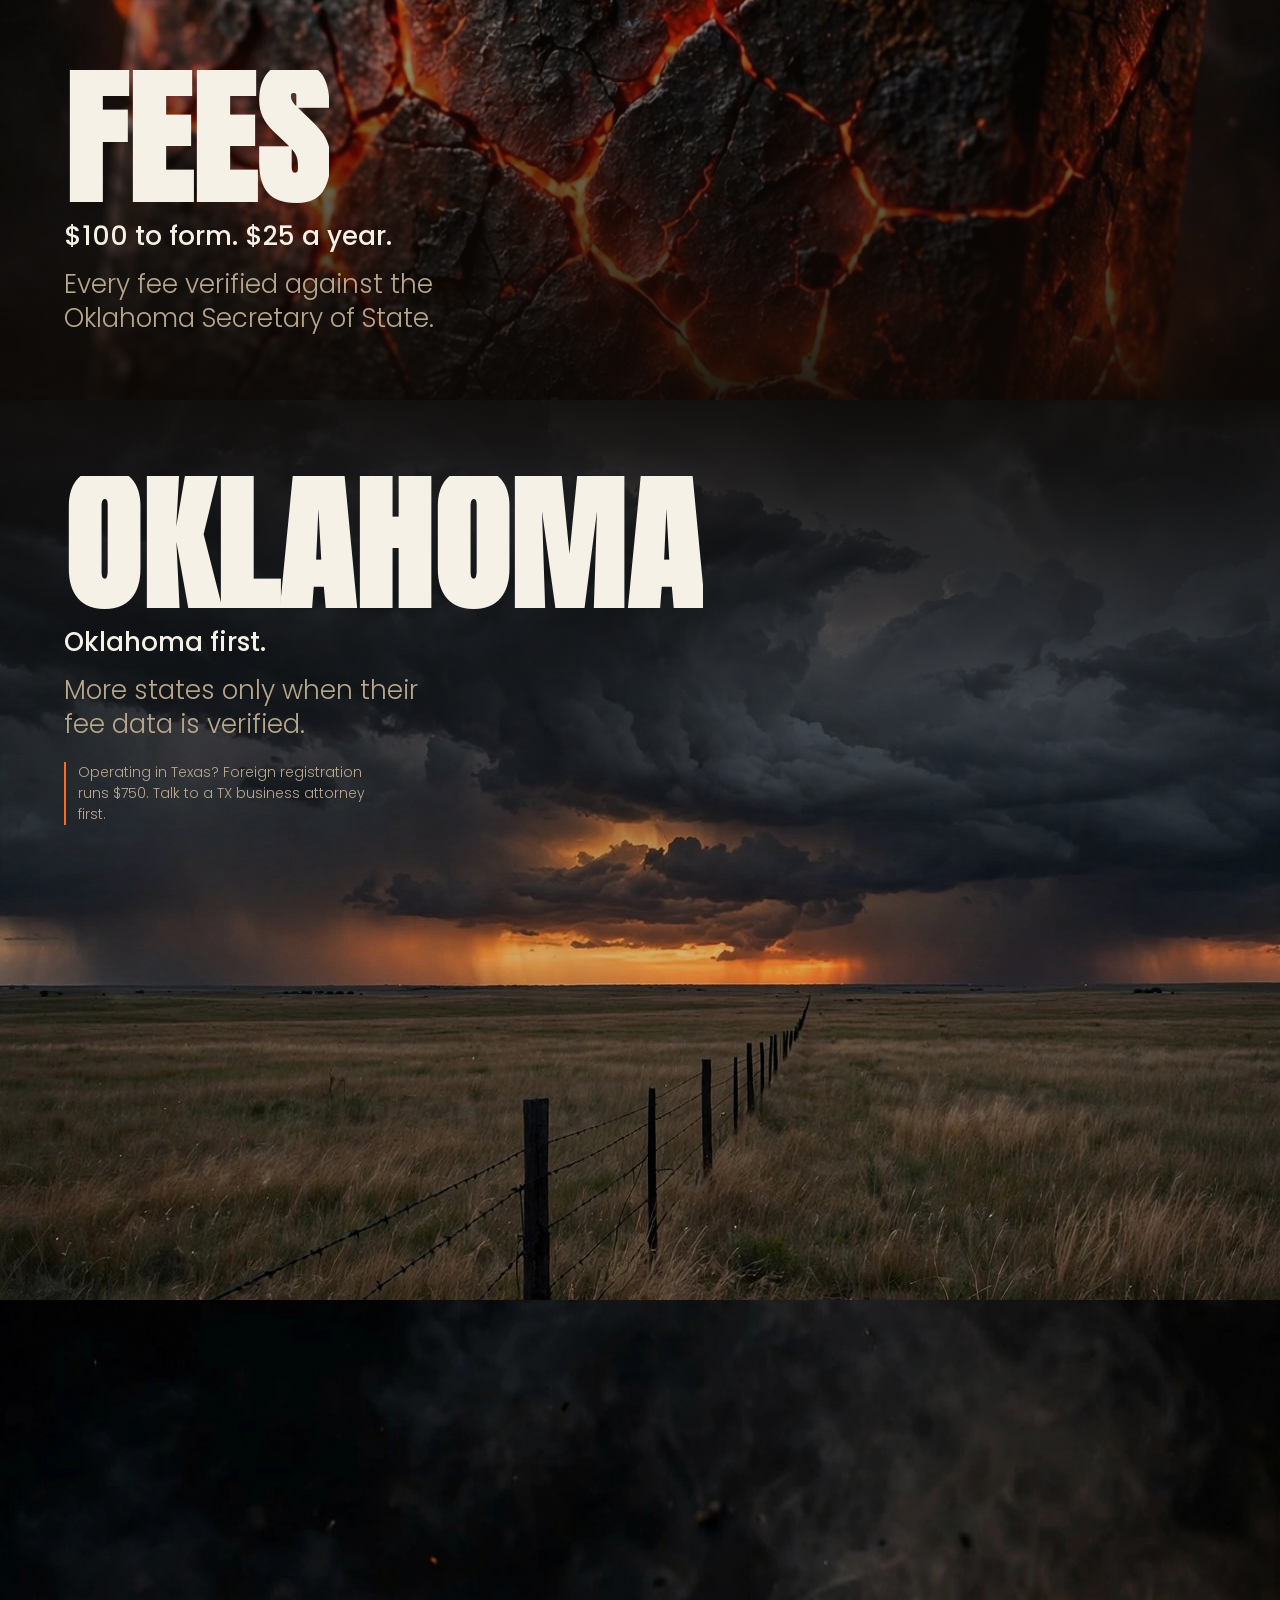
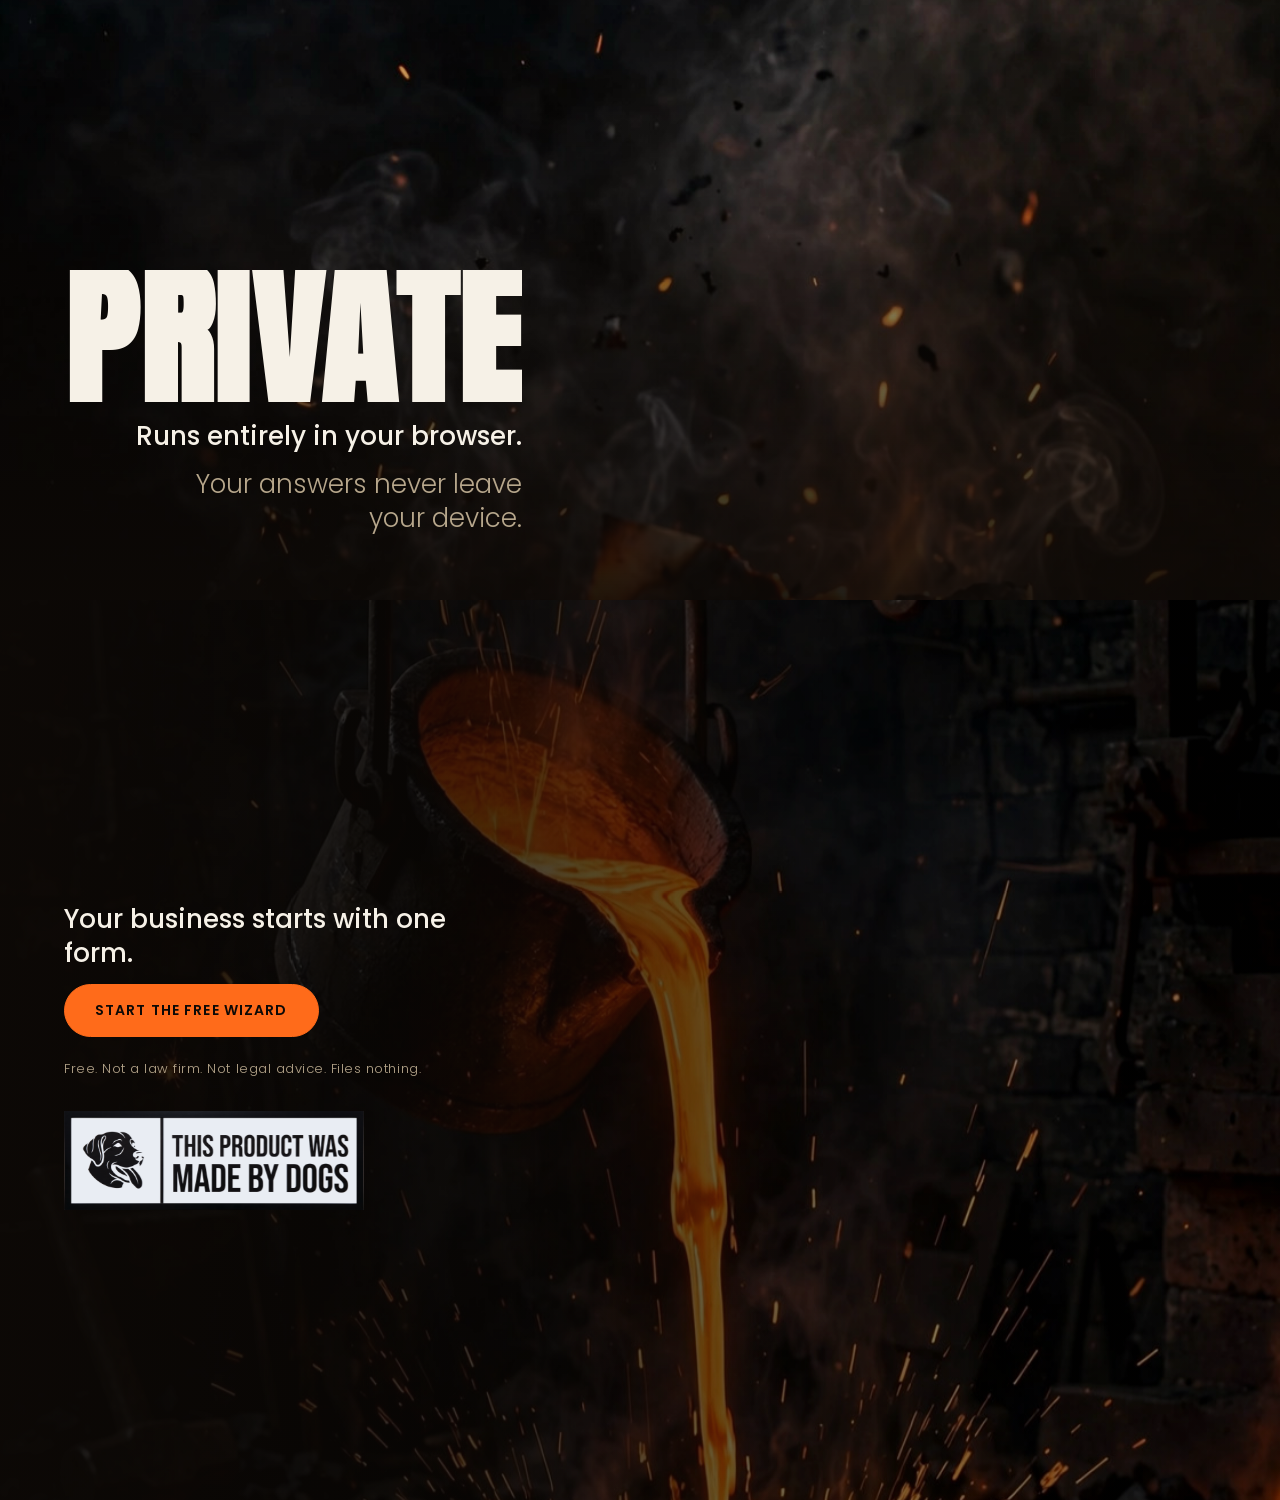
==== commit bba8aca7: "Forge landing: snap-panel Ember rebuild (7 panels, phone-first, QA'd at 390px)" ====
--- a/index.html
+++ b/index.html
@@ -4,23 +4,26 @@
 <meta charset="UTF-8">
 <meta name="viewport" content="width=device-width, initial-scale=1.0">
 <title>Forge — Free Oklahoma LLC Formation Wizard</title>
-<meta name="description" content="Free Oklahoma LLC wizard: a printable Articles of Organization worksheet, exact filing instructions, and a post-filing checklist. Files nothing, not legal advice.">
+<meta name="description" content="Forge is a free wizard for Oklahoma LLC formation: a printable Articles of Organization worksheet, exact filing instructions, and a post-filing checklist. Files nothing. Not legal advice.">
 <link rel="canonical" href="https://yeahdogs.github.io/forge/">
 <meta property="og:type" content="website">
 <meta property="og:site_name" content="Forge">
 <meta property="og:title" content="Forge — Free Oklahoma LLC Formation Wizard">
-<meta property="og:description" content="Answer a few questions. Get a printable Articles of Organization worksheet, exact filing instructions, and a post-filing checklist. Free. Files nothing.">
+<meta property="og:description" content="Answer a few questions. Get a printable worksheet, exact filing instructions, and a post-filing checklist. Free. Files nothing.">
 <meta property="og:url" content="https://yeahdogs.github.io/forge/">
 <meta property="og:image" content="https://yeahdogs.github.io/forge/og.png">
 <meta property="og:image:width" content="1200">
 <meta property="og:image:height" content="630">
 <meta name="twitter:card" content="summary_large_image">
 <meta name="twitter:title" content="Forge — Free Oklahoma LLC Formation Wizard">
-<meta name="twitter:description" content="Answer a few questions. Get a printable Articles of Organization worksheet, exact filing instructions, and a post-filing checklist. Free. Files nothing.">
+<meta name="twitter:description" content="Answer a few questions. Get a printable worksheet, exact filing instructions, and a post-filing checklist. Free. Files nothing.">
 <meta name="twitter:image" content="https://yeahdogs.github.io/forge/og.png">
 <link rel="icon" href="favicon.ico" sizes="any">
 <link rel="icon" type="image/svg+xml" href="favicon.svg">
 <link rel="apple-touch-icon" href="apple-touch-icon.png">
+<link rel="preconnect" href="https://fonts.googleapis.com">
+<link rel="preconnect" href="https://fonts.gstatic.com" crossorigin>
+<link href="https://fonts.googleapis.com/css2?family=Anton&family=Poppins:wght@300;500;600&display=swap" rel="stylesheet">
 <link rel="stylesheet" href="styles.css">
 <script type="application/ld+json">
 {
@@ -43,12 +46,12 @@
         {
           "@type": "Question",
           "name": "Is Forge really free?",
-          "acceptedAnswer": { "@type": "Answer", "text": "Yes. The wizard is free and open source. There is no account, no paywall, and no upsell. You pay only the state fees when you file, directly to the state." }
+          "acceptedAnswer": { "@type": "Answer", "text": "Yes. The wizard is free. No account, no paywall, no upsell. You pay only the state fees when you file, directly to the state." }
         },
         {
           "@type": "Question",
           "name": "Does Forge file my LLC for me?",
-          "acceptedAnswer": { "@type": "Answer", "text": "No. Forge prepares everything: a filled worksheet, exact filing instructions, and a live fee total. You take the worksheet and file at sos.ok.gov yourself. Online filing takes about one business day." }
+          "acceptedAnswer": { "@type": "Answer", "text": "No. Forge prepares everything: a filled worksheet, exact filing instructions, and a live fee total. You file at sos.ok.gov yourself. Online filing takes about one business day." }
         },
         {
           "@type": "Question",
@@ -58,17 +61,17 @@
         {
           "@type": "Question",
           "name": "Why Oklahoma only?",
-          "acceptedAnswer": { "@type": "Answer", "text": "Every fee and rule in Forge is verified against the Oklahoma Secretary of State. More states are added only after their fee data is verified, never before. Unverified states are marked coming soon with no numbers at all." }
+          "acceptedAnswer": { "@type": "Answer", "text": "Every fee and rule in Forge is verified against the Oklahoma Secretary of State. More states are added only after their fee data is verified." }
         },
         {
           "@type": "Question",
-          "name": "What if I operate in Texas?",
-          "acceptedAnswer": { "@type": "Answer", "text": "An Oklahoma LLC transacting business in Texas must register as a foreign LLC: $750 plus a 2.7% card fee, with late fees after 90 days. Forge flags this in the wizard and advises talking to a Texas business attorney before choosing Oklahoma." }
+          "name": "What does it cost to form an Oklahoma LLC?",
+          "acceptedAnswer": { "@type": "Answer", "text": "$100 to file the Articles of Organization, plus a $25 annual certificate each year." }
         },
         {
           "@type": "Question",
           "name": "Where does my information go?",
-          "acceptedAnswer": { "@type": "Answer", "text": "Nowhere. The wizard runs entirely in your browser. Your answers are saved on your device only, and nothing is sent to any server." }
+          "acceptedAnswer": { "@type": "Answer", "text": "Nowhere. The wizard runs entirely in your browser. Answers stay on your device; nothing is sent to any server." }
         }
       ]
     }
@@ -79,177 +82,96 @@
 <body>
 
 <header class="site-header">
-  <div class="wrap">
-    <a class="wordmark" href="./" aria-label="Forge home"><i class="mark">F</i>FORGE</a>
-    <a class="nav-cta" href="https://github.com/YEAHDOGS/forge">Open the wizard</a>
-  </div>
+  <a class="wordmark" href="./" aria-label="Forge home"><span class="mark">F</span>Forge</a>
+  <a class="nav-cta" href="https://github.com/YEAHDOGS/forge">Start the free wizard</a>
 </header>
+<div class="progress" aria-hidden="true"><span></span></div>
 
-<main>
-  <section class="hero">
-    <div class="wrap">
-      <p class="eyebrow rise">Free tool · Oklahoma first</p>
-      <h1 class="rise d1">Form your LLC <span class="accent">without</span> the guesswork.</h1>
-      <p class="lede rise d2">Forge is a plain-English wizard for Oklahoma LLC formation. Answer a few questions and get a printable worksheet, exact filing instructions, and a post-filing checklist.</p>
-      <div class="hero-ctas rise d3">
-        <a class="btn btn-primary" href="https://github.com/YEAHDOGS/forge">Start the free wizard</a>
-        <a class="btn btn-ghost" href="#fees">See the fee facts</a>
-      </div>
-      <p class="hero-note rise d4"><strong>Forge files nothing.</strong> You file at sos.ok.gov yourself.</p>
+<main class="panels">
 
-      <div class="fee-strip rise d4" aria-label="Verified Oklahoma fee facts">
-        <div class="fee"><p class="num">$100</p><p class="lbl">Articles of Organization · SOS Form 0074</p></div>
-        <div class="fee"><p class="num">$25<small style="font-size:.5em;color:#9b9078">/yr</small></p><p class="lbl">Annual Certificate, on your anniversary</p></div>
-        <div class="fee"><p class="num">$0</p><p class="lbl">EIN from the IRS · free, online, immediate</p></div>
-        <div class="fee"><p class="num">Free</p><p class="lbl">The wizard itself · no account, no paywall</p></div>
-      </div>
+  <!-- 1 · HERO -->
+  <section class="panel pos-bl" aria-label="Forge — free Oklahoma LLC formation wizard">
+    <div class="bg" aria-hidden="true"><img src="img/molten-pour.jpg" alt="" fetchpriority="high"></div>
+    <div class="scrim scrim-bottom" aria-hidden="true"></div>
+    <div class="copy">
+      <p class="kicker rise">Free tool · Oklahoma first</p>
+      <h1 class="word rise" style="--d:80ms">Forge</h1>
+      <p class="line rise" style="--d:160ms">Form your LLC without the guesswork.</p>
+      <a class="btn btn-primary rise" style="--d:240ms" href="https://github.com/YEAHDOGS/forge">Start the free wizard</a>
     </div>
   </section>
 
-  <section class="block" id="what-you-get">
-    <div class="wrap">
-      <p class="kicker reveal">What you get</p>
-      <h2 class="sec-title reveal" style="--d:60ms">Everything you need to file, in one pass.</h2>
-      <p class="sec-sub reveal" style="--d:120ms">Eight short steps. No legalese. You walk away ready to file.</p>
-      <ol class="get-list">
-        <li class="reveal">
-          <span class="n">01</span>
-          <div><h3>A printable Articles worksheet</h3><p>Your answers filled into a clean worksheet for the Oklahoma Articles of Organization (SOS Form 0074). Print it, then copy it into the state filing.</p></div>
-        </li>
-        <li class="reveal" style="--d:80ms">
-          <span class="n">02</span>
-          <div><h3>Exact filing instructions, with a live fee total</h3><p>Where to file, how long it takes (online: about one business day; mail: 7 to 10), and what you will pay, totaled as you answer. Optional name reservation ($10, 60 days) and same-day in-person service (+$25) included.</p></div>
-        </li>
-        <li class="reveal" style="--d:160ms">
-          <span class="n">03</span>
-          <div><h3>A post-filing checklist that sticks around</h3><p>EIN, operating agreement, bank account, business card, domain. Saved on your device, checked off as you go, so the paperwork after the paperwork does not slip.</p></div>
-        </li>
-      </ol>
+  <!-- 2 · WORKSHEET -->
+  <section class="panel pos-tr" aria-label="Printable worksheet">
+    <div class="bg" aria-hidden="true"><img src="img/glowing-document.jpg" alt="" loading="lazy"></div>
+    <div class="scrim scrim-top" aria-hidden="true"></div>
+    <div class="copy">
+      <h2 class="word word-sm rise">Worksheet</h2>
+      <p class="line rise" style="--d:80ms">Answer a few questions.</p>
+      <p class="line dim rise" style="--d:160ms">Get a printable Articles of Organization worksheet, exact filing instructions, and a post-filing checklist.</p>
     </div>
   </section>
 
-  <section class="block alt" id="how-it-works">
-    <div class="wrap">
-      <p class="kicker reveal">How it works</p>
-      <h2 class="sec-title reveal" style="--d:60ms">Eight steps, about ten minutes.</h2>
-      <ol class="steps">
-        <li class="reveal"><span class="snum">01</span><div><strong>Pick your state.</strong> <span>Oklahoma is live. Others are coming soon, only after verification.</span></div></li>
-        <li class="reveal" style="--d:60ms"><span class="snum">02</span><div><strong>Texas check.</strong> <span>Operating in Texas? Forge warns you about the $750 foreign registration before you go further.</span></div></li>
-        <li class="reveal" style="--d:120ms"><span class="snum">03</span><div><strong>Name your LLC.</strong> <span>Validated against Oklahoma naming rules as you type.</span></div></li>
-        <li class="reveal" style="--d:180ms"><span class="snum">04</span><div><strong>Choose a registered agent.</strong> <span>Yourself or a commercial service (typical band: $50 to $125 per year).</span></div></li>
-        <li class="reveal" style="--d:240ms"><span class="snum">05</span><div><strong>Principal address.</strong> <span>Street address, wherever located. No PO boxes.</span></div></li>
-        <li class="reveal" style="--d:300ms"><span class="snum">06</span><div><strong>Contact email.</strong> <span>Oklahoma sends Annual Certificate notices to email only, so this one matters.</span></div></li>
-        <li class="reveal" style="--d:360ms"><span class="snum">07</span><div><strong>Structure.</strong> <span>Member or manager managed, perpetual term, the standard choices.</span></div></li>
-        <li class="reveal" style="--d:420ms"><span class="snum">08</span><div><strong>Print the worksheet.</strong> <span>Filled, with instructions and your fee total. Then file at sos.ok.gov.</span></div></li>
-      </ol>
+  <!-- 3 · FILE -->
+  <section class="panel pos-r" aria-label="Forge files nothing">
+    <div class="bg bg-low" aria-hidden="true"><img src="img/molten-pour.jpg" alt="" loading="lazy"></div>
+    <div class="scrim scrim-right" aria-hidden="true"></div>
+    <div class="copy">
+      <h2 class="word rise">File</h2>
+      <p class="line rise" style="--d:80ms">Forge files nothing.</p>
+      <p class="line dim rise" style="--d:160ms">You file at sos.ok.gov yourself. About one business day.</p>
     </div>
   </section>
 
-  <section class="block" id="fees">
-    <div class="wrap">
-      <p class="kicker reveal">Fee facts</p>
-      <h2 class="sec-title reveal" style="--d:60ms">Real numbers, verified at the source.</h2>
-      <p class="sec-sub reveal" style="--d:120ms">Every figure below was checked against sos.ok.gov. Verify again before you pay; fees change.</p>
-      <table class="fee-table reveal" style="--d:160ms">
-        <thead><tr><th scope="col">Item</th><th scope="col">Cost</th><th scope="col">Notes</th></tr></thead>
-        <tbody>
-          <tr><td>Articles of Organization (SOS Form 0074)</td><td class="amt">$100</td><td class="note">One time. File online at sos.ok.gov.</td></tr>
-          <tr><td>Annual Certificate</td><td class="amt">$25<small>per year</small></td><td class="note">Due every year on your formation anniversary. File up to 60 days early. Notices go to email on file only.</td></tr>
-          <tr><td>Name reservation</td><td class="amt">$10<small>optional</small></td><td class="note">Holds a name for 60 days. Skip it if you file right away.</td></tr>
-          <tr><td>In-person same-day service</td><td class="amt">+$25</td><td class="note">Expedite option at the Secretary of State office.</td></tr>
-          <tr><td>Commercial registered agent</td><td class="amt">$50–125<small>per year</small></td><td class="note">Typical first-year band. Or serve as your own agent with an Oklahoma street address.</td></tr>
-          <tr><td>EIN</td><td class="amt">$0</td><td class="note">Free from the IRS at irs.gov, online and immediate.</td></tr>
-        </tbody>
-      </table>
-      <p class="verified-note reveal">Verified 2026-09-09 at sos.ok.gov. Publication requirement: none. Franchise tax: none for most LLCs. Member names are not required on the articles.</p>
-      <div class="tx-warning reveal">
-        <span class="tag">Texas warning</span>
-        <p><strong>An Oklahoma LLC transacting business in Texas must register as a foreign LLC: $750</strong> plus a 2.7% card fee, with late fees after 90 days. Talk to a Texas business attorney before choosing Oklahoma if you will operate in Texas.</p>
-      </div>
+  <!-- 4 · FEES -->
+  <section class="panel pos-bl" aria-label="Verified fees">
+    <div class="bg" aria-hidden="true"><img src="img/ember-lock.jpg" alt="" loading="lazy"></div>
+    <div class="scrim scrim-bottom" aria-hidden="true"></div>
+    <div class="copy">
+      <h2 class="word rise">Fees</h2>
+      <p class="line rise" style="--d:80ms">$100 to form. $25 a year.</p>
+      <p class="line dim rise" style="--d:160ms">Every fee verified against the Oklahoma Secretary of State.</p>
     </div>
   </section>
 
-  <section class="block alt">
-    <div class="wrap">
-      <div class="not-panel reveal">
-        <p class="kicker">Straight talk</p>
-        <h2 class="sec-title">What Forge is not.</h2>
-        <ul class="not-list">
-          <li><span class="x">01 / FILING</span><strong>Forge files nothing.</strong><span>It submits nothing to any state, ever. You file the worksheet at sos.ok.gov yourself.</span></li>
-          <li><span class="x">02 / LEGAL</span><strong>Not legal advice. Not a law firm.</strong><span>The wizard organizes public filing requirements. For complicated situations, talk to an attorney.</span></li>
-          <li><span class="x">03 / DATA</span><strong>No fake numbers.</strong><span>Unverified states are marked coming soon with no fee fields at all. A test suite enforces this: a coming-soon state carrying any fee data fails the build.</span></li>
-        </ul>
-      </div>
+  <!-- 5 · OKLAHOMA -->
+  <section class="panel pos-tl" aria-label="Oklahoma first">
+    <div class="bg" aria-hidden="true"><img src="img/plains-dusk.jpg" alt="" loading="lazy"></div>
+    <div class="scrim scrim-top" aria-hidden="true"></div>
+    <div class="copy">
+      <h2 class="word word-sm rise">Oklahoma</h2>
+      <p class="line rise" style="--d:80ms">Oklahoma first.</p>
+      <p class="line dim rise" style="--d:160ms">More states only when their fee data is verified.</p>
+      <p class="note rise" style="--d:240ms">Operating in Texas? Foreign registration runs $750. Talk to a TX business attorney first.</p>
     </div>
   </section>
 
-  <section class="block" id="faq">
-    <div class="wrap">
-      <p class="kicker reveal">FAQ</p>
-      <h2 class="sec-title reveal" style="--d:60ms">Asked, answered.</h2>
-      <div class="faq reveal" style="--d:120ms">
-        <details>
-          <summary>Is Forge really free?</summary>
-          <div class="a"><p>Yes. The wizard is free and open source. No account, no paywall, no upsell. You pay only the state fees when you file, directly to the state.</p></div>
-        </details>
-        <details>
-          <summary>Does Forge file my LLC for me?</summary>
-          <div class="a"><p>No. Forge prepares everything: a filled worksheet, exact filing instructions, and a live fee total. You take the worksheet and file at sos.ok.gov yourself. Online filing takes about one business day.</p></div>
-        </details>
-        <details>
-          <summary>Is this legal advice?</summary>
-          <div class="a"><p>No. Forge is not a law firm and nothing it produces is legal advice. If your situation is complicated, talk to a business attorney.</p></div>
-        </details>
-        <details>
-          <summary>Why Oklahoma only?</summary>
-          <div class="a"><p>Every fee and rule in Forge is verified against the Oklahoma Secretary of State. More states are added only after their fee data is verified, never before. Unverified states are marked coming soon with no numbers at all.</p></div>
-        </details>
-        <details>
-          <summary>What if I operate in Texas?</summary>
-          <div class="a"><p>An Oklahoma LLC transacting business in Texas must register as a foreign LLC: $750 plus a 2.7% card fee, with late fees after 90 days. Forge flags this in the wizard and advises talking to a Texas business attorney before choosing Oklahoma.</p></div>
-        </details>
-        <details>
-          <summary>Where does my information go?</summary>
-          <div class="a"><p>Nowhere. The wizard runs entirely in your browser. Your answers are saved on your device only, and nothing is sent to any server.</p></div>
-        </details>
-      </div>
+  <!-- 6 · PRIVATE -->
+  <section class="panel pos-br" aria-label="Private by design">
+    <div class="bg bg-top" aria-hidden="true"><img src="img/glowing-document.jpg" alt="" loading="lazy"></div>
+    <div class="scrim scrim-bottom" aria-hidden="true"></div>
+    <div class="copy">
+      <h2 class="word rise">Private</h2>
+      <p class="line rise" style="--d:80ms">Runs entirely in your browser.</p>
+      <p class="line dim rise" style="--d:160ms">Your answers never leave your device.</p>
     </div>
   </section>
 
-  <section class="final-cta">
-    <div class="wrap">
-      <h2 class="reveal">Your business starts with one form.</h2>
-      <p class="reveal" style="--d:80ms">Free wizard. Real numbers. Ten minutes.</p>
-      <div class="hero-ctas reveal" style="--d:160ms">
-        <a class="btn btn-primary" href="https://github.com/YEAHDOGS/forge">Start the free wizard</a>
-      </div>
-      <p class="hero-note reveal" style="--d:220ms"><strong>Forge files nothing.</strong> Not legal advice.</p>
+  <!-- 7 · CLOSER -->
+  <section class="panel pos-l" aria-label="Start">
+    <div class="bg bg-dark" aria-hidden="true"><img src="img/molten-pour.jpg" alt="" loading="lazy"></div>
+    <div class="scrim scrim-left" aria-hidden="true"></div>
+    <div class="copy">
+      <p class="line rise">Your business starts with one form.</p>
+      <a class="btn btn-primary rise" style="--d:80ms" href="https://github.com/YEAHDOGS/forge">Start the free wizard</a>
+      <p class="fine rise" style="--d:160ms">Free. Not a law firm. Not legal advice. Files nothing.</p>
+      <a class="badge rise" style="--d:240ms" href="https://wearedogs.net" aria-label="This product was made by DOGS">
+        <img src="made-by-dogs.png" alt="This product was made by DOGS" width="3584" height="1184">
+      </a>
     </div>
   </section>
+
 </main>
-
-<footer class="site-footer">
-  <div class="wrap">
-    <div class="cols">
-      <div>
-        <p class="disclaimer"><strong>Not legal advice.</strong> Forge is not a law firm. Oklahoma fee data verified 2026-09-09 at sos.ok.gov. Verify fees before you pay. Other states are marked coming soon until their data is verified; nothing is ever faked.</p>
-        <p class="attrib">This product was made by <a href="https://wearedogs.net">DOGS</a></p>
-        <p class="no-cookies">No cookies. No tracking. Nothing leaves your browser.</p>
-      </div>
-      <nav aria-label="Footer">
-        <ul>
-          <li><a href="privacy.html">Privacy</a></li>
-          <li><a href="terms.html">Terms</a></li>
-          <li><a href="https://github.com/YEAHDOGS/forge">GitHub</a></li>
-        </ul>
-      </nav>
-    </div>
-  </div>
-</footer>
-
-<div class="sticky-cta" id="stickyCta" aria-hidden="true">
-  <a href="https://github.com/YEAHDOGS/forge" tabindex="-1">Start the free wizard</a>
-</div>
 
 <script src="script.js"></script>
 </body>
--- a/styles.css
+++ b/styles.css
@@ -1,344 +1,265 @@
-/* Forge landing — phone-first, vanilla, no external assets.
-   Motion: transform/opacity only, 60fps, never blocks input. */
+/* Forge Ember — DOGS locked web style.
+   Full-screen Y-scroll-snap panels (100svh), one idea per screen.
+   Motion: transform/opacity only, 60fps, never blocks input.
+   Honours prefers-reduced-motion. Phone-first at 390px. */
 :root {
-  --paper: #faf8f2;
-  --paper-2: #f3efe5;
-  --ink: #171310;
-  --ink-soft: #4a4239;
-  --ink-faint: #7a6f61;
-  --ember: #d9480f;
-  --ember-deep: #a83608;
-  --line: #e3dccd;
-  --dark: #14100c;
-  --radius: 10px;
-  --font-display: "Iowan Old Style", "Palatino Linotype", Palatino, Georgia, "Times New Roman", serif;
-  --font-body: system-ui, -apple-system, "Segoe UI", Roboto, Helvetica, Arial, sans-serif;
-  --font-mono: ui-monospace, "SF Mono", SFMono-Regular, Menlo, Consolas, monospace;
-}
-
-* { box-sizing: border-box; margin: 0; padding: 0; }
-html { scroll-behavior: smooth; }
+  --bg: #0d0906;
+  --ink: #f6f1e7;
+  --muted: #b7a78c;
+  --ember: #ff6b1a;
+  --ember-soft: #ffa14d;
+  --display: "Anton", "Arial Narrow", "Helvetica Neue", sans-serif;
+  --body: "Poppins", "Helvetica Neue", Arial, sans-serif;
+  --pad: clamp(20px, 5vw, 72px);
+  --header-h: 60px;
+  --ease: cubic-bezier(0.16, 1, 0.3, 1);
+}
+
+*, *::before, *::after { box-sizing: border-box; }
+html { scroll-snap-type: y mandatory; scrollbar-width: thin; scrollbar-color: var(--ember) var(--bg); }
+html, body { margin: 0; padding: 0; }
 body {
-  font-family: var(--font-body);
-  background: var(--paper);
+  background: var(--bg);
   color: var(--ink);
-  line-height: 1.55;
-  font-size: 16px;
+  font-family: var(--body);
+  font-weight: 300;
   -webkit-font-smoothing: antialiased;
-  text-rendering: optimizeLegibility;
   overflow-x: hidden;
 }
-::selection { background: var(--ember); color: #fff; }
-
-.wrap { width: 100%; max-width: 1120px; margin: 0 auto; padding: 0 20px; }
+img { display: block; max-width: 100%; }
+a { color: inherit; }
 
 /* ---------- header ---------- */
 .site-header {
-  position: sticky; top: 0; z-index: 50;
-  background: rgba(250, 248, 242, 0.92);
-  backdrop-filter: blur(10px);
-  -webkit-backdrop-filter: blur(10px);
-  border-bottom: 1px solid var(--line);
-}
-.site-header .wrap {
-  display: flex; align-items: center; justify-content: space-between;
-  height: 60px;
+  position: fixed;
+  inset: 0 0 auto 0;
+  height: var(--header-h);
+  z-index: 50;
+  display: flex;
+  align-items: center;
+  justify-content: space-between;
+  padding: 0 var(--pad);
+  background: linear-gradient(to bottom, rgba(13, 9, 6, 0.85), rgba(13, 9, 6, 0));
 }
 .wordmark {
-  font-family: var(--font-display);
-  font-size: 22px; letter-spacing: 0.14em; font-weight: 700;
-  text-decoration: none; color: var(--ink);
-  display: flex; align-items: center; gap: 10px;
+  text-decoration: none;
+  font-family: var(--display);
+  font-size: 20px;
+  letter-spacing: 0.14em;
+  text-transform: uppercase;
+  display: inline-flex;
+  align-items: center;
+  gap: 10px;
 }
 .wordmark .mark {
-  width: 26px; height: 26px; border-radius: 6px; flex: none;
+  display: inline-grid;
+  place-items: center;
+  width: 30px;
+  height: 30px;
   background: var(--ember);
-  display: inline-flex; align-items: center; justify-content: center;
-  font-family: var(--font-display); font-size: 15px; color: #fff;
-  font-style: normal; letter-spacing: 0;
+  color: var(--bg);
+  font-style: normal;
+  font-size: 18px;
 }
 .nav-cta {
-  font-family: var(--font-mono); font-size: 13px; font-weight: 600;
-  letter-spacing: 0.02em; text-decoration: none;
-  color: #fff; background: var(--ink);
-  padding: 10px 18px; border-radius: 999px;
-  transition: transform 160ms ease, background 160ms ease;
+  text-decoration: none;
+  font-size: 12px;
+  font-weight: 600;
+  letter-spacing: 0.1em;
+  text-transform: uppercase;
+  border: 1px solid rgba(246, 241, 231, 0.35);
+  border-radius: 9999px;
+  padding: 10px 18px;
+  transition: border-color 0.25s, background 0.25s, color 0.25s;
+  min-height: 44px;
+  display: inline-flex;
+  align-items: center;
+}
+.nav-cta:hover, .nav-cta:focus-visible { border-color: var(--ember); color: var(--ember); }
+.nav-cta:active { transform: scale(0.97); }
+
+.progress {
+  position: fixed;
+  top: var(--header-h);
+  left: 0; right: 0;
+  height: 2px;
+  z-index: 50;
+  background: rgba(246, 241, 231, 0.08);
+}
+.progress span {
+  display: block;
+  height: 100%;
+  width: 100%;
+  background: var(--ember);
+  transform: scaleX(0);
+  transform-origin: left;
+}
+
+/* ---------- panels ---------- */
+.panels { position: relative; }
+.panel {
+  position: relative;
+  height: 100svh;
+  min-height: 560px;
+  scroll-snap-align: start;
+  overflow: hidden;
+  display: flex;
+}
+.bg { position: absolute; inset: 0; overflow: hidden; }
+.bg img {
+  width: 100%;
+  height: 124%;
+  object-fit: cover;
+  object-position: center;
   will-change: transform;
 }
-.nav-cta:hover { background: var(--ember); transform: translateY(-1px); }
-.nav-cta:active { transform: translateY(0); }
-
-/* ---------- hero ---------- */
-.hero {
-  background: var(--dark);
-  color: #f5f1e8;
-  padding: 72px 0 64px;
+.bg-low img { object-position: center 80%; }
+.bg-top img { object-position: center 20%; }
+.bg-dark img { filter: brightness(0.55) saturate(1.1); }
+
+@media (prefers-reduced-motion: no-preference) {
+  .bg img {
+    animation: drift linear both;
+    animation-timeline: view();
+  }
+}
+@keyframes drift {
+  from { transform: translateY(-9%); }
+  to { transform: translateY(9%); }
+}
+
+.scrim { position: absolute; inset: 0; pointer-events: none; }
+.scrim-bottom { background: linear-gradient(to top, rgba(13,9,6,0.92) 0%, rgba(13,9,6,0.45) 38%, rgba(13,9,6,0.05) 70%); }
+.scrim-top { background: linear-gradient(to bottom, rgba(13,9,6,0.92) 0%, rgba(13,9,6,0.45) 38%, rgba(13,9,6,0.05) 70%); }
+.scrim-right { background: linear-gradient(to left, rgba(13,9,6,0.92) 0%, rgba(13,9,6,0.5) 40%, rgba(13,9,6,0.05) 75%); }
+.scrim-left { background: linear-gradient(to right, rgba(13,9,6,0.92) 0%, rgba(13,9,6,0.5) 42%, rgba(13,9,6,0.05) 75%); }
+
+/* copy placement — varied, never forced to vertical center */
+.copy {
   position: relative;
-  overflow: hidden;
-  border-bottom: 1px solid var(--ember);
-}
-.eyebrow {
-  font-family: var(--font-mono); font-size: 12px; letter-spacing: 0.22em;
-  color: var(--ember); text-transform: uppercase; margin-bottom: 18px;
-  display: flex; align-items: center; gap: 10px;
-}
-.eyebrow::before { content: ""; width: 26px; height: 2px; background: var(--ember); display: inline-block; }
-.hero h1 {
-  font-family: var(--font-display);
-  font-size: clamp(38px, 9.5vw, 76px);
-  line-height: 1.04; letter-spacing: -0.01em;
-  max-width: 14ch; margin-bottom: 20px; font-weight: 700;
-}
-.hero h1 .accent { color: var(--ember); font-style: italic; }
-.hero .lede {
-  font-size: clamp(16px, 4.4vw, 20px);
-  color: #cfc6b4; max-width: 44ch; margin-bottom: 30px;
-}
-.hero-ctas { display: flex; flex-wrap: wrap; gap: 12px; margin-bottom: 16px; }
+  z-index: 2;
+  display: flex;
+  flex-direction: column;
+  gap: 14px;
+  padding: var(--pad);
+  padding-top: calc(var(--header-h) + 16px);
+  max-width: 900px;
+}
+.pos-bl .copy { justify-content: flex-end; align-items: flex-start; padding-bottom: max(var(--pad), env(safe-area-inset-bottom)); }
+.pos-tr .copy { justify-content: flex-start; align-items: flex-end; text-align: right; }
+.pos-tl .copy { justify-content: flex-start; align-items: flex-start; }
+.pos-r .copy { justify-content: center; align-items: flex-end; text-align: right; margin-left: auto; }
+.pos-l .copy { justify-content: center; align-items: flex-start; }
+.pos-br .copy { justify-content: flex-end; align-items: flex-end; text-align: right; padding-bottom: max(var(--pad), env(safe-area-inset-bottom)); }
+
+.word {
+  font-family: var(--display);
+  font-size: clamp(70px, 16.5vw, 220px);
+  line-height: 0.88;
+  text-transform: uppercase;
+  letter-spacing: 0.01em;
+  margin: 0;
+  color: var(--ink);
+  text-wrap: balance;
+  max-width: 100%;
+  white-space: nowrap;
+}
+h1.word { font-size: clamp(96px, 23vw, 300px); }
+/* long display words get a smaller scale so they never clip */
+.word-sm { font-size: clamp(54px, 13vw, 180px); }
+.line {
+  margin: 0;
+  font-size: clamp(19px, 4.6vw, 26px);
+  font-weight: 500;
+  line-height: 1.32;
+  max-width: 22ch;
+}
+.line.dim { color: var(--muted); font-weight: 300; }
+.pos-tr .line, .pos-r .line, .pos-br .line { margin-left: auto; }
+.kicker {
+  margin: 0;
+  font-size: 12px;
+  font-weight: 600;
+  letter-spacing: 0.22em;
+  text-transform: uppercase;
+  color: var(--ember-soft);
+}
+.note {
+  margin: 6px 0 0;
+  font-size: 14px;
+  line-height: 1.5;
+  color: var(--muted);
+  max-width: 34ch;
+  border-left: 2px solid var(--ember);
+  padding-left: 12px;
+}
+.pos-tr .note { border-left: 0; border-right: 2px solid var(--ember); padding-left: 0; padding-right: 12px; margin-left: auto; }
+.fine {
+  margin: 8px 0 0;
+  font-size: 13px;
+  color: var(--muted);
+  letter-spacing: 0.04em;
+}
+
+/* ---------- buttons ---------- */
 .btn {
-  display: inline-flex; align-items: center; justify-content: center;
-  font-family: var(--font-mono); font-size: 14px; font-weight: 700;
-  padding: 15px 26px; border-radius: 999px; text-decoration: none;
-  transition: transform 160ms ease, background 160ms ease, color 160ms ease, border-color 160ms ease;
-  will-change: transform;
-}
-.btn-primary { background: var(--ember); color: #fff; }
-.btn-primary:hover { background: var(--ember-deep); transform: translateY(-2px); }
-.btn-primary:active { transform: translateY(0); }
-.btn-ghost { border: 1px solid #4a4136; color: #f5f1e8; }
-.btn-ghost:hover { border-color: var(--ember); color: var(--ember); transform: translateY(-2px); }
-.hero-note {
-  font-size: 13px; color: #8f8471; font-family: var(--font-mono);
-}
-.hero-note strong { color: #d8cfbc; font-weight: 600; }
-
-/* fee strip */
-.fee-strip {
-  display: grid; grid-template-columns: 1fr 1fr;
-  border-top: 1px solid #2e2620; margin-top: 48px;
-}
-.fee-strip .fee {
-  padding: 20px 16px 4px 0; border-bottom: 1px solid #2e2620;
-}
-.fee-strip .fee:nth-child(even) { padding-left: 16px; border-left: 1px solid #2e2620; }
-.fee .num {
-  font-family: var(--font-display); font-size: clamp(28px, 7vw, 40px);
-  color: #fff; line-height: 1; margin-bottom: 6px;
-}
-.fee .lbl { font-size: 13px; color: #9b9078; font-family: var(--font-mono); }
-
-/* ---------- sections ---------- */
-section.block { padding: 64px 0; }
-section.block.alt { background: var(--paper-2); border-top: 1px solid var(--line); border-bottom: 1px solid var(--line); }
-.kicker {
-  font-family: var(--font-mono); font-size: 12px; letter-spacing: 0.22em;
-  text-transform: uppercase; color: var(--ember); margin-bottom: 14px;
-}
-h2.sec-title {
-  font-family: var(--font-display);
-  font-size: clamp(28px, 7vw, 46px); line-height: 1.1;
-  letter-spacing: -0.01em; margin-bottom: 14px; max-width: 20ch;
-}
-.sec-sub { color: var(--ink-soft); max-width: 52ch; margin-bottom: 36px; font-size: 17px; }
-
-/* editorial "get" list: asymmetric, numbered */
-.get-list { list-style: none; }
-.get-list li {
-  display: grid; grid-template-columns: 56px 1fr; gap: 4px 16px;
-  padding: 26px 0; border-top: 1px solid var(--ink);
-}
-.get-list li:last-child { border-bottom: 1px solid var(--ink); }
-.get-list .n {
-  font-family: var(--font-mono); font-size: 13px; color: var(--ember);
-  padding-top: 4px;
-}
-.get-list h3 {
-  font-family: var(--font-display); font-size: 22px; margin-bottom: 6px; letter-spacing: -0.005em;
-}
-.get-list p { color: var(--ink-soft); max-width: 56ch; font-size: 16px; }
-
-/* "is not" panel */
-.not-panel {
-  background: var(--dark); color: #f5f1e8; border-radius: var(--radius);
-  padding: 34px 28px;
-}
-.not-panel h2.sec-title { color: #fff; }
-.not-list { list-style: none; margin-top: 8px; }
-.not-list li {
-  padding: 16px 0; border-top: 1px solid #2e2620;
-  display: grid; grid-template-columns: 1fr; gap: 4px;
-}
-.not-list li:last-child { border-bottom: 1px solid #2e2620; }
-.not-list strong { font-family: var(--font-display); font-size: 19px; color: #fff; font-weight: 700; }
-.not-list span { color: #b3a88f; font-size: 15px; }
-.not-list .x { font-family: var(--font-mono); color: var(--ember); font-size: 13px; letter-spacing: 0.1em; }
-
-/* fee facts table */
-.fee-table { width: 100%; border-collapse: collapse; font-size: 15px; }
-.fee-table th {
-  font-family: var(--font-mono); font-size: 12px; letter-spacing: 0.14em;
-  text-transform: uppercase; color: var(--ink-faint); text-align: left;
-  padding: 10px 8px; border-bottom: 2px solid var(--ink);
-}
-.fee-table td { padding: 14px 8px; border-bottom: 1px solid var(--line); vertical-align: top; }
-.fee-table td.amt {
-  font-family: var(--font-mono); font-weight: 700; font-size: 16px; white-space: nowrap;
-}
-.fee-table td.amt small { font-weight: 400; color: var(--ink-faint); font-size: 12px; display: block; }
-.fee-table td.note { color: var(--ink-soft); }
-.fee-table tr:last-child td { border-bottom: none; }
-.verified-note {
-  margin-top: 18px; font-family: var(--font-mono); font-size: 12.5px; color: var(--ink-faint);
-  border-left: 2px solid var(--ember); padding-left: 12px; max-width: 60ch;
-}
-
-/* texas warning */
-.tx-warning {
-  margin-top: 28px; border: 1px solid var(--ember); border-radius: var(--radius);
-  padding: 22px; background: #fff;
-}
-.tx-warning .tag {
-  display: inline-block; font-family: var(--font-mono); font-size: 11px;
-  letter-spacing: 0.18em; text-transform: uppercase;
-  background: var(--ember); color: #fff; border-radius: 4px;
-  padding: 4px 10px; margin-bottom: 10px;
-}
-.tx-warning p { color: var(--ink-soft); font-size: 15px; max-width: 62ch; }
-.tx-warning strong { color: var(--ink); }
-
-/* steps */
-.steps { list-style: none; }
-.steps li {
-  display: flex; gap: 16px; align-items: baseline;
-  padding: 15px 0; border-top: 1px solid var(--line);
-  font-size: 16px;
-}
-.steps li:last-child { border-bottom: 1px solid var(--line); }
-.steps .snum {
-  font-family: var(--font-mono); font-size: 13px; color: var(--ember);
-  flex: none; width: 34px;
-}
-.steps li strong { font-weight: 650; }
-.steps li span { color: var(--ink-soft); }
-
-/* faq */
-.faq { border-top: 1px solid var(--ink); }
-.faq details { border-bottom: 1px solid var(--ink); }
-.faq summary {
-  cursor: pointer; list-style: none;
-  font-family: var(--font-display); font-size: 19px; font-weight: 700;
-  padding: 20px 36px 20px 0; position: relative;
-  display: block;
-}
-.faq summary::-webkit-details-marker { display: none; }
-.faq summary::after {
-  content: "+"; position: absolute; right: 4px; top: 18px;
-  font-family: var(--font-mono); font-size: 22px; color: var(--ember);
-  transition: transform 200ms ease;
-}
-.faq details[open] summary::after { transform: rotate(45deg); }
-.faq .a { padding: 0 0 22px; color: var(--ink-soft); max-width: 62ch; font-size: 16px; }
-.faq .a a { color: var(--ember-deep); }
-
-/* final cta */
-.final-cta {
-  background: var(--dark); color: #f5f1e8; text-align: center;
-  padding: 80px 0; border-top: 1px solid var(--ember);
-}
-.final-cta h2 {
-  font-family: var(--font-display);
-  font-size: clamp(30px, 8vw, 54px); line-height: 1.08;
-  max-width: 18ch; margin: 0 auto 16px; letter-spacing: -0.01em;
-}
-.final-cta p { color: #b3a88f; margin-bottom: 30px; font-size: 17px; }
-.final-cta .hero-ctas { justify-content: center; margin-bottom: 18px; }
-
-/* footer */
-.site-footer {
-  background: var(--paper); border-top: 1px solid var(--line);
-  padding: 40px 0 120px; font-size: 14px; color: var(--ink-faint);
-}
-.site-footer .cols {
-  display: grid; gap: 24px; margin-bottom: 28px;
-}
-.site-footer nav ul { list-style: none; display: flex; flex-wrap: wrap; gap: 6px 22px; }
-.site-footer nav a { color: var(--ink-soft); text-decoration: none; font-weight: 600; }
-.site-footer nav a:hover { color: var(--ember); }
-.disclaimer { max-width: 68ch; margin-bottom: 14px; }
-.disclaimer strong { color: var(--ink-soft); }
-.attrib { font-family: var(--font-mono); font-size: 13px; }
-.attrib a { color: var(--ink-soft); text-decoration: underline; text-underline-offset: 3px; }
-.attrib a:hover { color: var(--ember); }
-.no-cookies { margin-top: 10px; font-family: var(--font-mono); font-size: 12px; }
-
-/* sticky mobile cta */
-.sticky-cta {
-  position: fixed; left: 12px; right: 12px; bottom: 12px; z-index: 60;
-  transform: translateY(140%); opacity: 0;
-  transition: transform 280ms cubic-bezier(0.2, 0.9, 0.25, 1), opacity 280ms ease;
-  pointer-events: none;
-}
-.sticky-cta.show { transform: translateY(0); opacity: 1; pointer-events: auto; }
-.sticky-cta a {
-  display: flex; align-items: center; justify-content: center;
-  background: var(--ember); color: #fff; text-decoration: none;
-  font-family: var(--font-mono); font-weight: 700; font-size: 15px;
-  padding: 16px; border-radius: 999px;
-}
-.sticky-cta a:active { background: var(--ember-deep); }
-
-/* ---------- motion: entrance reveals ---------- */
-@keyframes rise {
-  from { opacity: 0; transform: translateY(26px); }
-  to { opacity: 1; transform: translateY(0); }
-}
-.rise { opacity: 0; animation: rise 700ms cubic-bezier(0.2, 0.8, 0.25, 1) forwards; }
-.rise.d1 { animation-delay: 90ms; }
-.rise.d2 { animation-delay: 180ms; }
-.rise.d3 { animation-delay: 270ms; }
-.rise.d4 { animation-delay: 360ms; }
-
-.reveal { opacity: 0; transform: translateY(22px); }
-.reveal.in {
-  opacity: 1; transform: translateY(0);
-  transition: opacity 600ms ease, transform 600ms cubic-bezier(0.2, 0.8, 0.25, 1);
+  display: inline-flex;
+  align-items: center;
+  justify-content: center;
+  min-height: 52px;
+  padding: 15px 30px;
+  border-radius: 9999px;
+  text-decoration: none;
+  font-size: 14px;
+  font-weight: 600;
+  letter-spacing: 0.08em;
+  text-transform: uppercase;
+  transition: transform 0.2s var(--ease), background 0.25s, color 0.25s, border-color 0.25s;
+}
+.btn-primary { background: var(--ember); color: var(--bg); border: 1px solid var(--ember); }
+.btn-primary:hover, .btn-primary:focus-visible { background: var(--ember-soft); border-color: var(--ember-soft); }
+.btn-primary:active { transform: scale(0.97); }
+.btn-ghost { background: transparent; color: var(--ink); border: 1px solid rgba(246,241,231,0.4); }
+.btn-ghost:hover, .btn-ghost:focus-visible { border-color: var(--ember); color: var(--ember); }
+.btn-ghost:active { transform: scale(0.97); }
+
+/* badge */
+.badge { display: inline-block; margin-top: 18px; line-height: 0; }
+.badge img { width: clamp(180px, 46vw, 300px); height: auto; }
+
+/* ---------- reveals: staggered clip ---------- */
+.rise {
+  opacity: 0;
+  transform: translateY(28px);
+  clip-path: inset(0 0 100% 0);
+  transition:
+    opacity 0.7s var(--ease),
+    transform 0.7s var(--ease),
+    clip-path 0.7s var(--ease);
   transition-delay: var(--d, 0ms);
-}
-
-/* ---------- 404 / legal pages ---------- */
-.page-hero { padding: 72px 0 24px; }
-.page-hero h1 {
-  font-family: var(--font-display); font-size: clamp(32px, 8vw, 54px);
-  letter-spacing: -0.01em; margin-bottom: 12px;
-}
-.page-hero .lede { color: var(--ink-soft); max-width: 52ch; font-size: 17px; }
-.legal-body { max-width: 68ch; padding-bottom: 64px; }
-.legal-body h2 { font-family: var(--font-display); font-size: 22px; margin: 30px 0 8px; }
-.legal-body p, .legal-body li { color: var(--ink-soft); font-size: 16px; margin-bottom: 10px; }
-.legal-body ul { padding-left: 20px; }
-.big-404 {
-  font-family: var(--font-display); font-size: clamp(90px, 28vw, 220px);
-  line-height: 1; color: var(--ember); margin-bottom: 8px;
-}
-
-/* ---------- desktop ---------- */
-@media (min-width: 760px) {
-  .fee-strip { grid-template-columns: repeat(4, 1fr); }
-  .fee-strip .fee { padding: 22px 18px 6px 0; border-bottom: none; }
-  .fee-strip .fee + .fee { border-left: 1px solid #2e2620; padding-left: 18px; }
-  .site-footer .cols { grid-template-columns: 1fr auto; align-items: start; }
-  .get-list li { grid-template-columns: 80px 1fr; }
-  .sticky-cta { display: none; }
-  section.block { padding: 96px 0; }
-}
-@media (min-width: 1024px) {
-  .hero { padding: 110px 0 90px; }
-}
-
-/* ---------- reduced motion ---------- */
+  will-change: opacity, transform;
+}
+.panel.in .rise {
+  opacity: 1;
+  transform: none;
+  clip-path: inset(0 0 0% 0);
+}
+
 @media (prefers-reduced-motion: reduce) {
-  html { scroll-behavior: auto; }
-  .rise, .reveal { opacity: 1 !important; transform: none !important; animation: none !important; transition: none !important; }
-  .sticky-cta { transition: none; }
-  *, *::before, *::after { animation-duration: 0.01ms !important; transition-duration: 0.01ms !important; }
-}
+  .rise { opacity: 1; transform: none; clip-path: none; transition: none; }
+  .bg img { animation: none; }
+  html { scroll-snap-type: none; }
+}
+
+/* ---------- wider screens ---------- */
+@media (min-width: 900px) {
+  .copy { max-width: 1000px; }
+  .word { font-size: clamp(110px, 12vw, 220px); }
+  h1.word { font-size: clamp(150px, 17vw, 320px); }
+}
+
+@media (max-height: 620px) {
+  .word { font-size: clamp(64px, 14vh, 120px); }
+  h1.word { font-size: clamp(80px, 17vh, 150px); }
+  .line { font-size: 17px; }
+}
